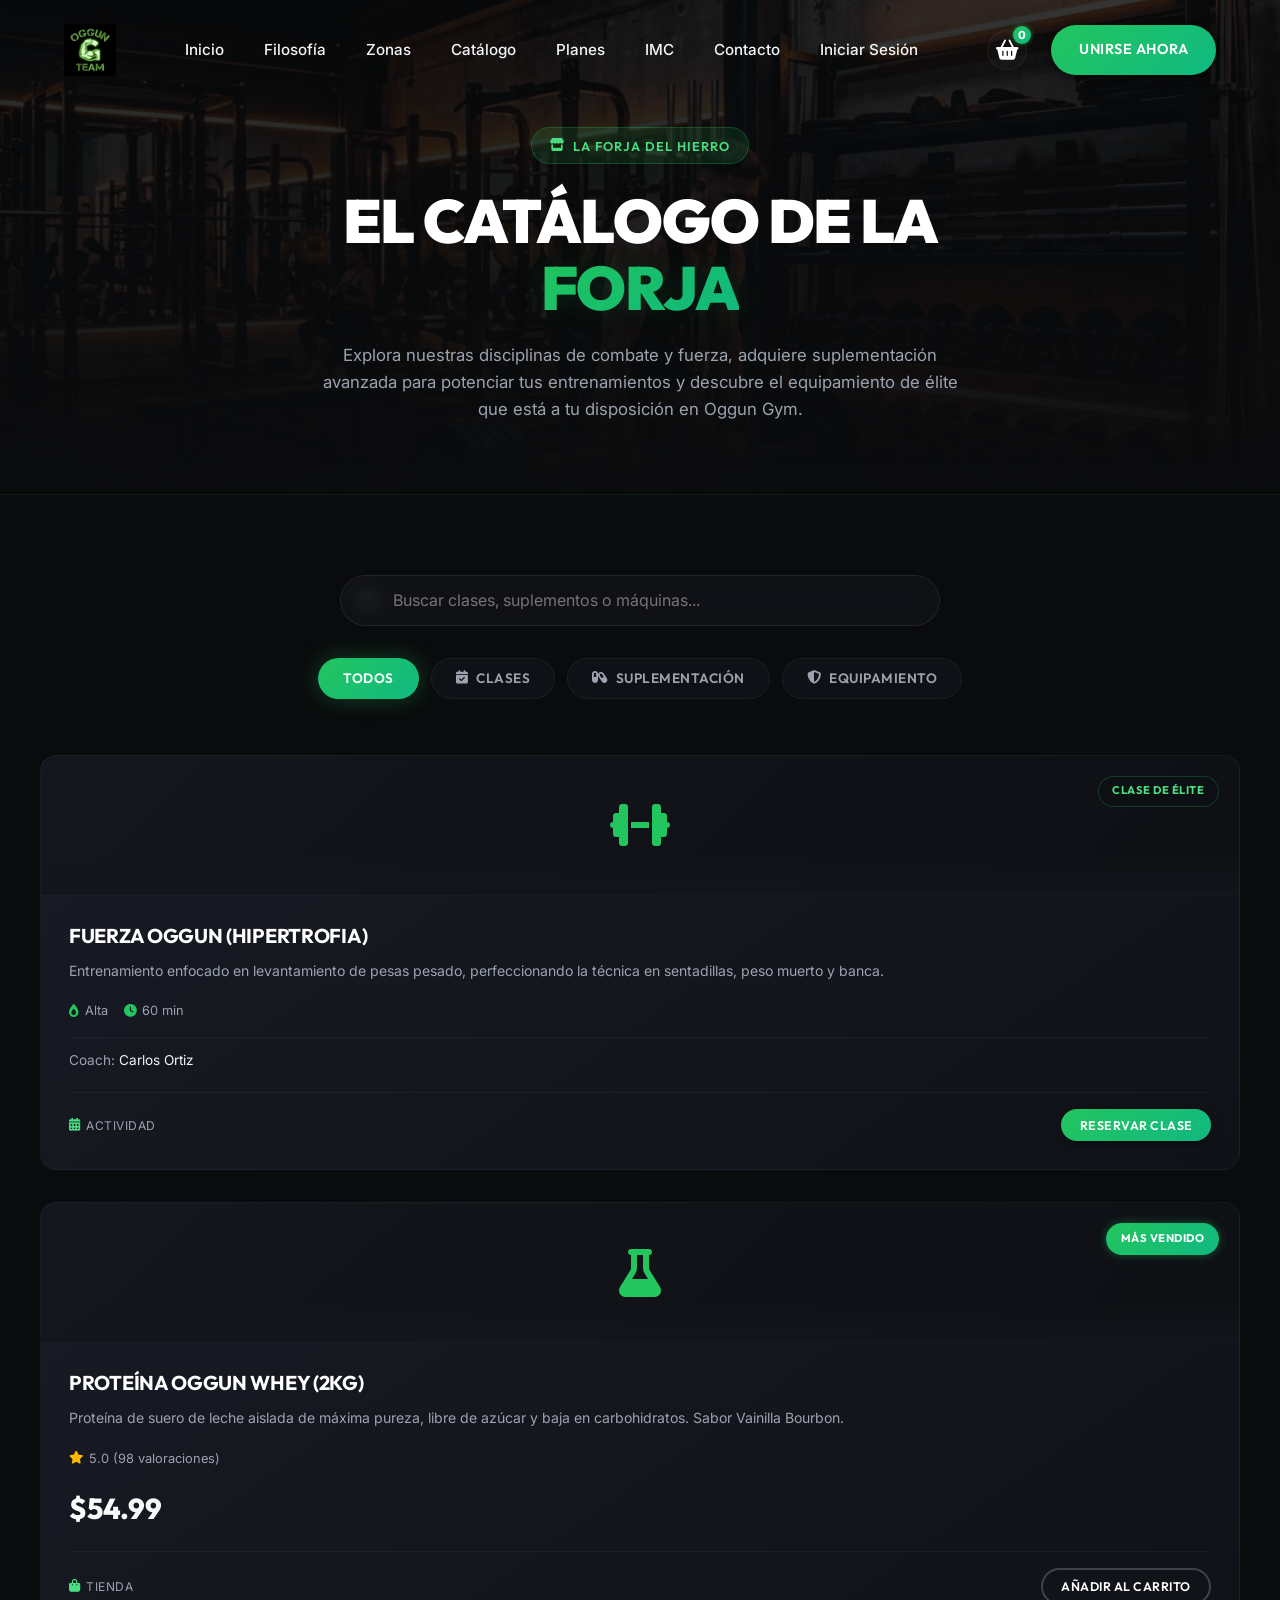
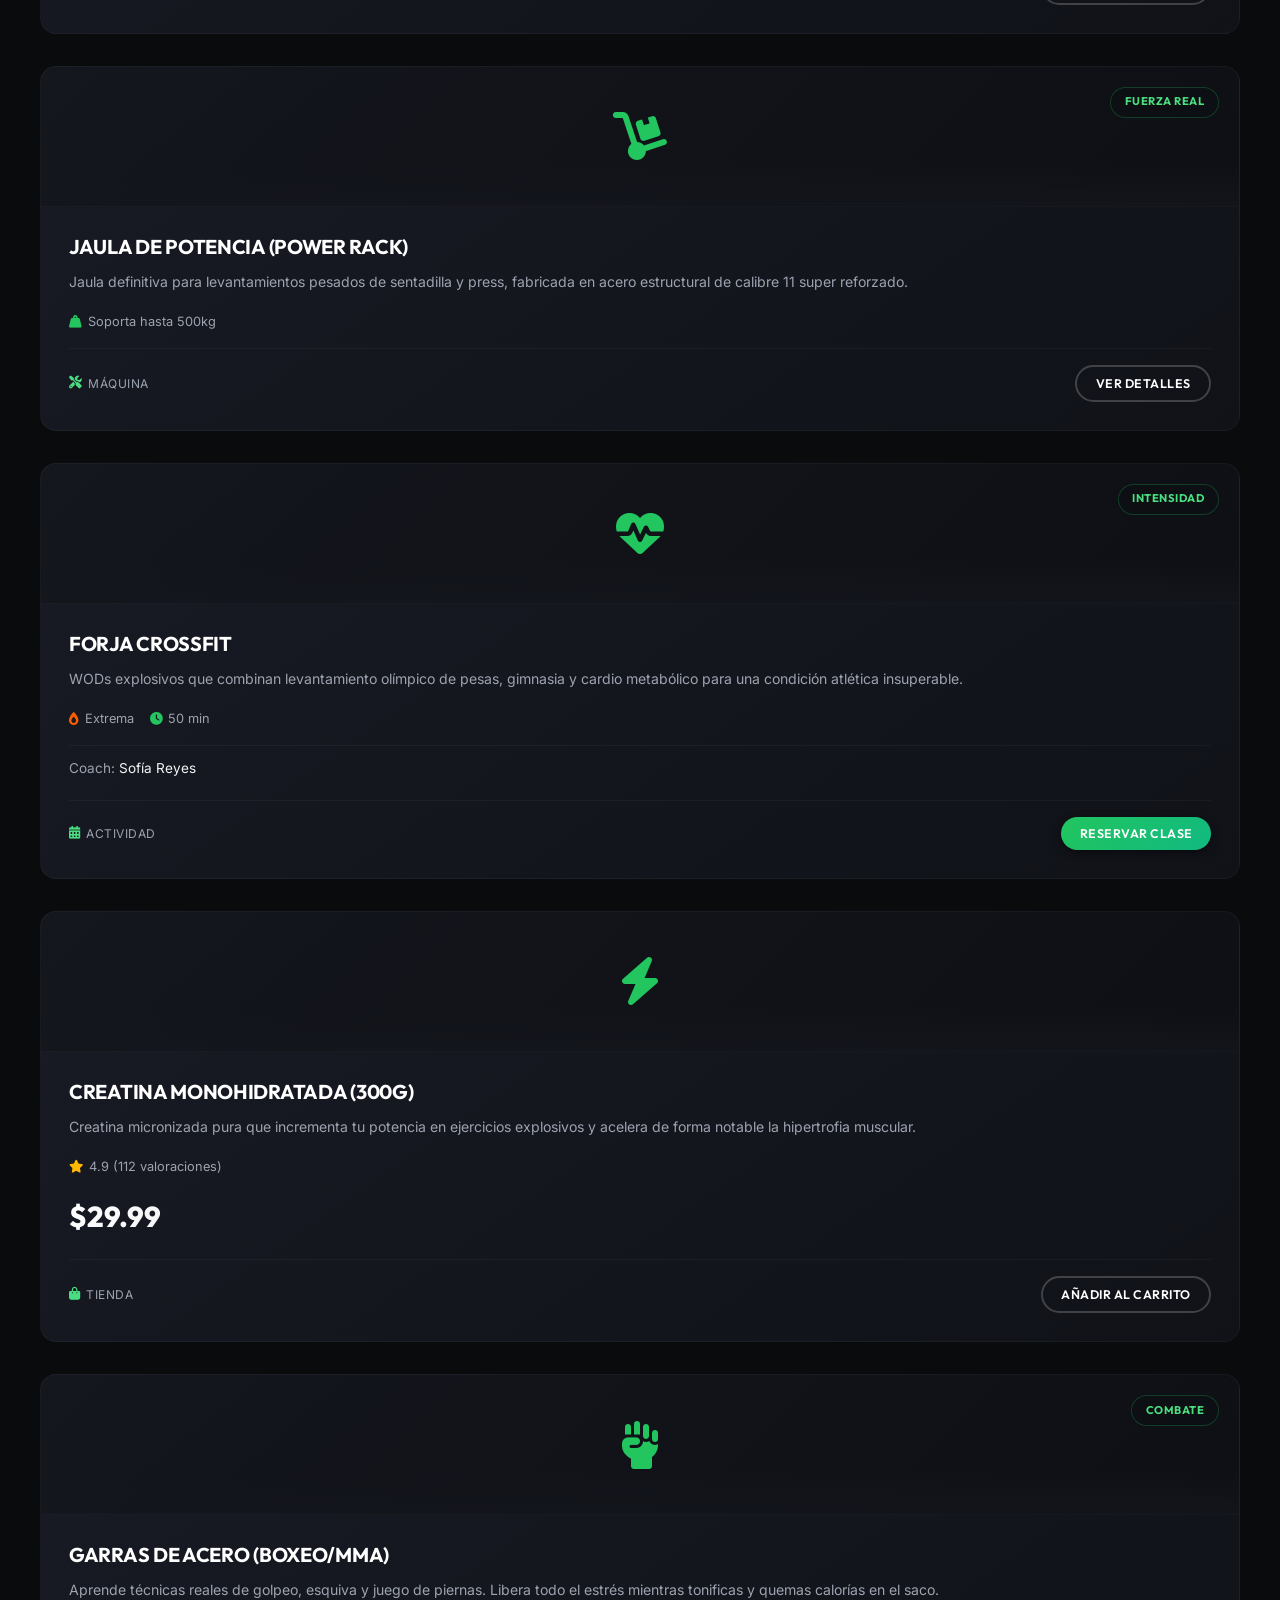
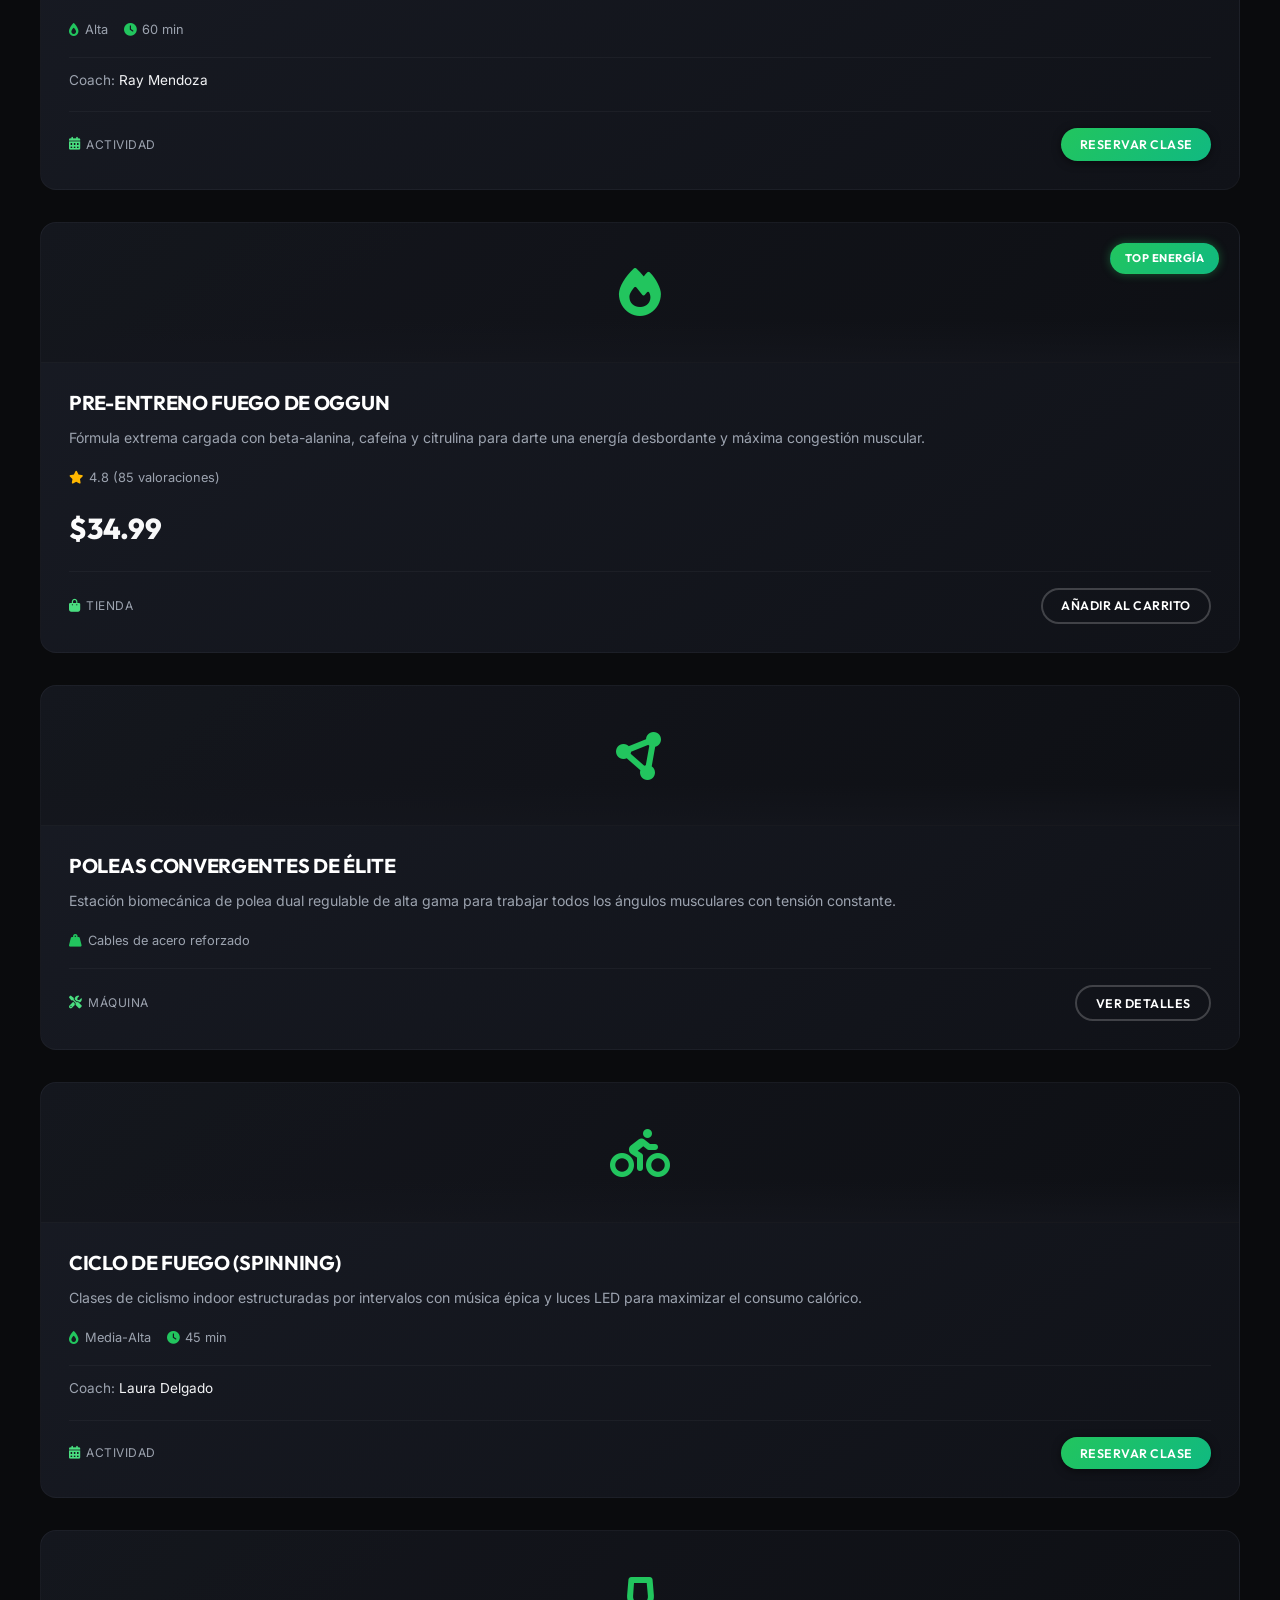
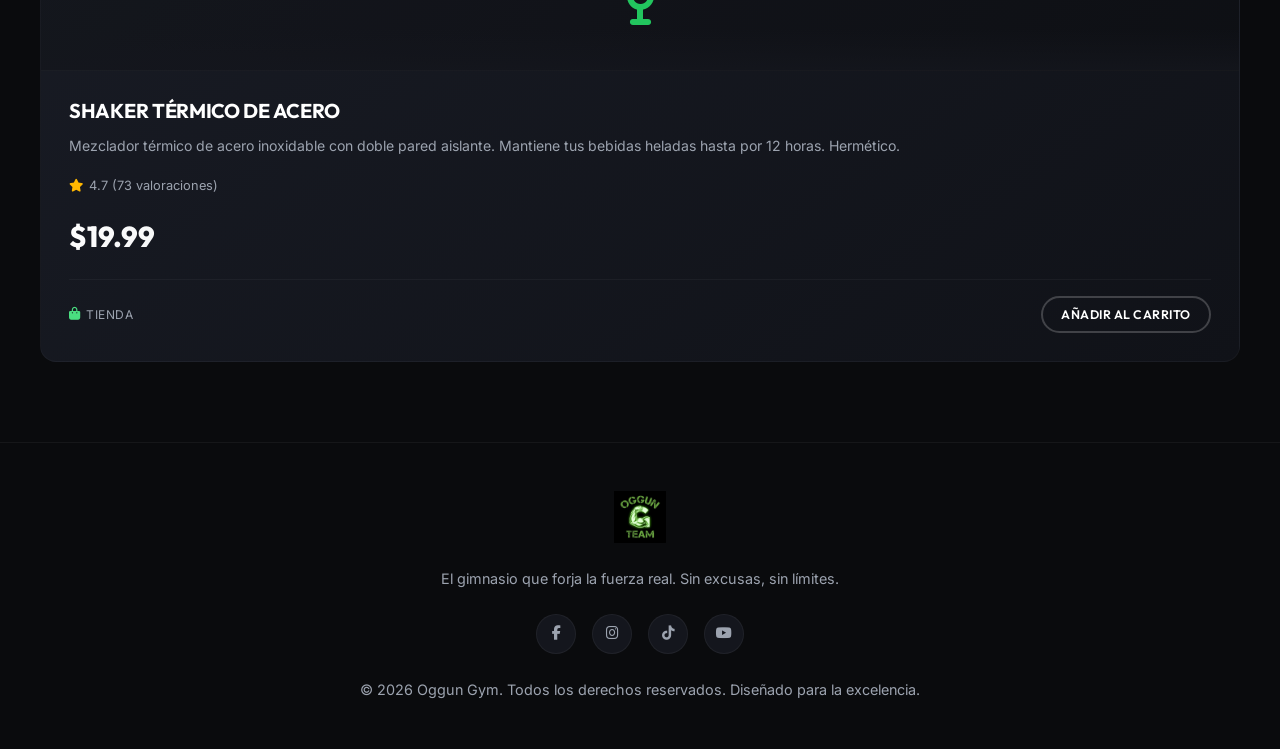
==== catalogo.html @ f8c0907a "first commit (without videos)" ====
<!DOCTYPE html>
<html lang="es">
<head>
  <meta charset="UTF-8">
  <meta name="viewport" content="width=device-width, initial-scale=1.0">
  <meta name="description" content="Catálogo de Oggun Gym - Clases de élite, suplementación de fuerza y equipamiento profesional de musculación.">
  <title>Catálogo de la Forja | Oggun Gym</title>
  
  <!-- FontAwesome for Premium Icons -->
  <link rel="stylesheet" href="https://cdnjs.cloudflare.com/ajax/libs/font-awesome/6.4.0/css/all.min.css">
  
  <!-- Custom CSS stylesheet -->
  <link rel="stylesheet" href="styles.css">
</head>
<body>

  <!-- ==========================================================================
       HEADER / NAVIGATION
       ========================================================================== -->
  <header class="header">
    <div class="container nav-wrapper">
      <a href="index.html" class="logo">
        <img src="oggun_logo.png" alt="Oggun Team Logo" class="logo-img">
      </a>
      
      <nav class="nav-menu">
        <a href="index.html" class="nav-link">Inicio</a>
        <a href="index.html#nosotros" class="nav-link">Filosofía</a>
        <a href="index.html#servicios" class="nav-link">Zonas</a>
        <a href="catalogo.html" class="nav-link active">Catálogo</a>
        <a href="index.html#precios" class="nav-link">Planes</a>
        <a href="index.html#calculadora" class="nav-link">IMC</a>
        <a href="index.html#contacto" class="nav-link">Contacto</a>
        <a href="#" class="nav-link" id="login-nav-link">Iniciar Sesión</a>
        <a href="#" class="nav-link" id="logout-nav-link" style="display: none; color: #f87171;" title="Cerrar Sesión"><i class="fas fa-sign-out-alt"></i></a>
      </nav>
      
      <div class="nav-cta">
        <button class="cart-icon-btn" id="open-cart-btn" aria-label="Ver Carrito y Reservas">
          <i class="fas fa-shopping-basket"></i>
          <span class="cart-count">0</span>
        </button>
        <a href="index.html#precios" class="btn btn-primary">Unirse Ahora</a>
      </div>
      
      <button class="nav-toggle" aria-label="Abrir menú de navegación">
        <i class="fas fa-bars"></i>
      </button>
    </div>
  </header>

  <!-- ==========================================================================
       CATALOG HERO SECTION
       ========================================================================== -->
  <section class="catalog-hero">
    <div class="catalog-hero-bg">
      <img src="hero_gym.png" alt="Oggun Gym Interior">
    </div>
    <div class="catalog-hero-overlay"></div>
    <div class="catalog-hero-content">
      <span class="catalog-badge"><i class="fas fa-store"></i> La Forja del Hierro</span>
      <h1 class="catalog-title">El Catálogo de la <span>Forja</span></h1>
      <p class="catalog-desc">Explora nuestras disciplinas de combate y fuerza, adquiere suplementación avanzada para potenciar tus entrenamientos y descubre el equipamiento de élite que está a tu disposición en Oggun Gym.</p>
    </div>
  </section>

  <!-- ==========================================================================
       CATALOG MAIN CONTAINER
       ========================================================================== -->
  <main class="section container catalog-section">
    <!-- Controls (Search & Filter Tabs) -->
    <div class="catalog-controls reveal">
      <div class="search-bar-wrapper">
        <i class="fas fa-search search-icon"></i>
        <input type="text" id="search-input" placeholder="Buscar clases, suplementos o máquinas...">
      </div>
      
      <div class="filter-tabs">
        <button class="filter-tab active" data-filter="all">Todos</button>
        <button class="filter-tab" data-filter="clase"><i class="fas fa-calendar-check"></i> Clases</button>
        <button class="filter-tab" data-filter="suplemento"><i class="fas fa-capsules"></i> Suplementación</button>
        <button class="filter-tab" data-filter="equipamiento"><i class="fas fa-shield-halved"></i> Equipamiento</button>
      </div>
    </div>

    <!-- Catalog Grid -->
    <div class="catalog-grid" id="catalog-grid">
      <!-- Item 1 (Clase) -->
      <div class="catalog-card reveal" data-category="clase" data-id="clase-1">
        <div class="card-badge">Clase de Élite</div>
        <div class="card-icon"><i class="fas fa-dumbbell"></i></div>
        <div class="card-body">
          <h3 class="card-title">Fuerza Oggun (Hipertrofia)</h3>
          <p class="card-desc">Entrenamiento enfocado en levantamiento de pesas pesado, perfeccionando la técnica en sentadillas, peso muerto y banca.</p>
          <div class="card-meta">
            <span><i class="fas fa-fire-flame-simple"></i> Alta</span>
            <span><i class="fas fa-clock"></i> 60 min</span>
          </div>
          <div class="card-trainer">
            <span class="trainer-label">Coach:</span> Carlos Ortiz
          </div>
          <div class="card-footer">
            <span class="item-type-tag"><i class="fas fa-calendar-alt"></i> Actividad</span>
            <button class="btn btn-primary card-action-btn add-reserve-btn" data-id="clase-1" data-name="Fuerza Oggun (Hipertrofia)" data-type="clase">Reservar Clase</button>
          </div>
        </div>
      </div>

      <!-- Item 2 (Suplemento) -->
      <div class="catalog-card reveal" data-category="suplemento" data-id="suple-1">
        <div class="card-badge popular">Más Vendido</div>
        <div class="card-icon"><i class="fas fa-flask"></i></div>
        <div class="card-body">
          <h3 class="card-title">Proteína Oggun Whey (2kg)</h3>
          <p class="card-desc">Proteína de suero de leche aislada de máxima pureza, libre de azúcar y baja en carbohidratos. Sabor Vainilla Bourbon.</p>
          <div class="card-meta">
            <span><i class="fas fa-star" style="color: #ffb700;"></i> 5.0 (98 valoraciones)</span>
          </div>
          <div class="card-price">$54.99</div>
          <div class="card-footer">
            <span class="item-type-tag"><i class="fas fa-shopping-bag"></i> Tienda</span>
            <button class="btn btn-secondary card-action-btn add-cart-btn" data-id="suple-1" data-name="Proteína Oggun Whey (2kg)" data-price="54.99" data-type="suplemento">Añadir al Carrito</button>
          </div>
        </div>
      </div>

      <!-- Item 3 (Equipamiento) -->
      <div class="catalog-card reveal" data-category="equipamiento" data-id="equip-1">
        <div class="card-badge">Fuerza Real</div>
        <div class="card-icon"><i class="fas fa-dolly"></i></div>
        <div class="card-body">
          <h3 class="card-title">Jaula de Potencia (Power Rack)</h3>
          <p class="card-desc">Jaula definitiva para levantamientos pesados de sentadilla y press, fabricada en acero estructural de calibre 11 super reforzado.</p>
          <div class="card-meta">
            <span><i class="fas fa-weight-hanging"></i> Soporta hasta 500kg</span>
          </div>
          <div class="card-footer">
            <span class="item-type-tag"><i class="fas fa-screwdriver-wrench"></i> Máquina</span>
            <button class="btn btn-secondary card-action-btn view-details-btn" data-id="equip-1">Ver Detalles</button>
          </div>
        </div>
      </div>

      <!-- Item 4 (Clase) -->
      <div class="catalog-card reveal" data-category="clase" data-id="clase-2">
        <div class="card-badge">Intensidad</div>
        <div class="card-icon"><i class="fas fa-heartbeat"></i></div>
        <div class="card-body">
          <h3 class="card-title">Forja CrossFit</h3>
          <p class="card-desc">WODs explosivos que combinan levantamiento olímpico de pesas, gimnasia y cardio metabólico para una condición atlética insuperable.</p>
          <div class="card-meta">
            <span><i class="fas fa-fire-flame-simple" style="color:#ff5e00;"></i> Extrema</span>
            <span><i class="fas fa-clock"></i> 50 min</span>
          </div>
          <div class="card-trainer">
            <span class="trainer-label">Coach:</span> Sofía Reyes
          </div>
          <div class="card-footer">
            <span class="item-type-tag"><i class="fas fa-calendar-alt"></i> Actividad</span>
            <button class="btn btn-primary card-action-btn add-reserve-btn" data-id="clase-2" data-name="Forja CrossFit" data-type="clase">Reservar Clase</button>
          </div>
        </div>
      </div>

      <!-- Item 5 (Suplemento) -->
      <div class="catalog-card reveal" data-category="suplemento" data-id="suple-2">
        <div class="card-icon"><i class="fas fa-bolt"></i></div>
        <div class="card-body">
          <h3 class="card-title">Creatina Monohidratada (300g)</h3>
          <p class="card-desc">Creatina micronizada pura que incrementa tu potencia en ejercicios explosivos y acelera de forma notable la hipertrofia muscular.</p>
          <div class="card-meta">
            <span><i class="fas fa-star" style="color: #ffb700;"></i> 4.9 (112 valoraciones)</span>
          </div>
          <div class="card-price">$29.99</div>
          <div class="card-footer">
            <span class="item-type-tag"><i class="fas fa-shopping-bag"></i> Tienda</span>
            <button class="btn btn-secondary card-action-btn add-cart-btn" data-id="suple-2" data-name="Creatina Monohidratada (300g)" data-price="29.99" data-type="suplemento">Añadir al Carrito</button>
          </div>
        </div>
      </div>

      <!-- Item 6 (Clase) -->
      <div class="catalog-card reveal" data-category="clase" data-id="clase-3">
        <div class="card-badge">Combate</div>
        <div class="card-icon"><i class="fas fa-hand-fist"></i></div>
        <div class="card-body">
          <h3 class="card-title">Garras de Acero (Boxeo/MMA)</h3>
          <p class="card-desc">Aprende técnicas reales de golpeo, esquiva y juego de piernas. Libera todo el estrés mientras tonificas y quemas calorías en el saco.</p>
          <div class="card-meta">
            <span><i class="fas fa-fire-flame-simple"></i> Alta</span>
            <span><i class="fas fa-clock"></i> 60 min</span>
          </div>
          <div class="card-trainer">
            <span class="trainer-label">Coach:</span> Ray Mendoza
          </div>
          <div class="card-footer">
            <span class="item-type-tag"><i class="fas fa-calendar-alt"></i> Actividad</span>
            <button class="btn btn-primary card-action-btn add-reserve-btn" data-id="clase-3" data-name="Garras de Acero" data-type="clase">Reservar Clase</button>
          </div>
        </div>
      </div>

      <!-- Item 7 (Suplemento) -->
      <div class="catalog-card reveal" data-category="suplemento" data-id="suple-3">
        <div class="card-badge popular">Top Energía</div>
        <div class="card-icon"><i class="fas fa-fire"></i></div>
        <div class="card-body">
          <h3 class="card-title">Pre-Entreno Fuego de Oggun</h3>
          <p class="card-desc">Fórmula extrema cargada con beta-alanina, cafeína y citrulina para darte una energía desbordante y máxima congestión muscular.</p>
          <div class="card-meta">
            <span><i class="fas fa-star" style="color: #ffb700;"></i> 4.8 (85 valoraciones)</span>
          </div>
          <div class="card-price">$34.99</div>
          <div class="card-footer">
            <span class="item-type-tag"><i class="fas fa-shopping-bag"></i> Tienda</span>
            <button class="btn btn-secondary card-action-btn add-cart-btn" data-id="suple-3" data-name="Pre-Entreno Fuego" data-price="34.99" data-type="suplemento">Añadir al Carrito</button>
          </div>
        </div>
      </div>

      <!-- Item 8 (Equipamiento) -->
      <div class="catalog-card reveal" data-category="equipamiento" data-id="equip-2">
        <div class="card-icon"><i class="fas fa-circle-nodes"></i></div>
        <div class="card-body">
          <h3 class="card-title">Poleas Convergentes de Élite</h3>
          <p class="card-desc">Estación biomecánica de polea dual regulable de alta gama para trabajar todos los ángulos musculares con tensión constante.</p>
          <div class="card-meta">
            <span><i class="fas fa-weight-hanging"></i> Cables de acero reforzado</span>
          </div>
          <div class="card-footer">
            <span class="item-type-tag"><i class="fas fa-screwdriver-wrench"></i> Máquina</span>
            <button class="btn btn-secondary card-action-btn view-details-btn" data-id="equip-2">Ver Detalles</button>
          </div>
        </div>
      </div>

      <!-- Item 9 (Clase) -->
      <div class="catalog-card reveal" data-category="clase" data-id="clase-4">
        <div class="card-icon"><i class="fas fa-person-biking"></i></div>
        <div class="card-body">
          <h3 class="card-title">Ciclo de Fuego (Spinning)</h3>
          <p class="card-desc">Clases de ciclismo indoor estructuradas por intervalos con música épica y luces LED para maximizar el consumo calórico.</p>
          <div class="card-meta">
            <span><i class="fas fa-fire-flame-simple"></i> Media-Alta</span>
            <span><i class="fas fa-clock"></i> 45 min</span>
          </div>
          <div class="card-trainer">
            <span class="trainer-label">Coach:</span> Laura Delgado
          </div>
          <div class="card-footer">
            <span class="item-type-tag"><i class="fas fa-calendar-alt"></i> Actividad</span>
            <button class="btn btn-primary card-action-btn add-reserve-btn" data-id="clase-4" data-name="Ciclo de Fuego" data-type="clase">Reservar Clase</button>
          </div>
        </div>
      </div>

      <!-- Item 10 (Suplemento) -->
      <div class="catalog-card reveal" data-category="suplemento" data-id="suple-4">
        <div class="card-icon"><i class="fas fa-wine-glass-empty"></i></div>
        <div class="card-body">
          <h3 class="card-title">Shaker Térmico de Acero</h3>
          <p class="card-desc">Mezclador térmico de acero inoxidable con doble pared aislante. Mantiene tus bebidas heladas hasta por 12 horas. Hermético.</p>
          <div class="card-meta">
            <span><i class="fas fa-star" style="color: #ffb700;"></i> 4.7 (73 valoraciones)</span>
          </div>
          <div class="card-price">$19.99</div>
          <div class="card-footer">
            <span class="item-type-tag"><i class="fas fa-shopping-bag"></i> Tienda</span>
            <button class="btn btn-secondary card-action-btn add-cart-btn" data-id="suple-4" data-name="Shaker Térmico de Acero" data-price="19.99" data-type="suplemento">Añadir al Carrito</button>
          </div>
        </div>
      </div>
    </div>
  </main>

  <!-- ==========================================================================
       CART / RESERVATION SIDEBAR DRAWER
       ========================================================================== -->
  <div class="cart-drawer" id="cart-drawer">
    <div class="cart-drawer-overlay" id="cart-drawer-overlay"></div>
    <div class="cart-drawer-content">
      <div class="cart-drawer-header">
        <h3><i class="fas fa-shopping-basket"></i> Tu Carrito y Reservas</h3>
        <button class="close-cart-btn" id="close-cart-btn" aria-label="Cerrar Carrito"><i class="fas fa-times"></i></button>
      </div>
      
      <div class="cart-drawer-body" id="cart-drawer-body">
        <!-- Cart items populated by JS -->
        <div class="cart-empty-state">
          <i class="fas fa-box-open"></i>
          <p>Tu carrito está vacío. ¡Empieza a forjar tus metas reservando clases o añadiendo suplementación!</p>
          <a href="#" class="btn btn-primary close-cart-link">Explorar Catálogo</a>
        </div>
      </div>
      
      <div class="cart-drawer-footer" id="cart-drawer-footer">
        <div class="cart-totals">
          <div class="cart-total-row">
            <span>Clases Reservadas:</span>
            <span id="cart-classes-count">0</span>
          </div>
          <div class="cart-total-row">
            <span>Total Suplementos:</span>
            <span id="cart-items-count">0</span>
          </div>
          <div class="cart-total-row total-amount">
            <span>Subtotal Estimado:</span>
            <span id="cart-subtotal">$0.00</span>
          </div>
        </div>
        <button class="btn btn-primary checkout-btn" id="checkout-btn">
          <i class="fab fa-whatsapp"></i> Confirmar con un Asesor
        </button>
      </div>
    </div>
  </div>

  <!-- ==========================================================================
       DYNAMIC DETAIL MODAL
       ========================================================================== -->
  <div class="modal" id="detail-modal">
    <div class="modal-overlay" id="modal-overlay"></div>
    <div class="modal-content">
      <button class="close-modal-btn" id="close-modal-btn" aria-label="Cerrar Modal"><i class="fas fa-times"></i></button>
      <div class="modal-body" id="modal-body">
        <!-- Populated via Javascript -->
      </div>
    </div>
  </div>

  <!-- ==========================================================================
       TOAST CONTAINER FOR NOTIFICATIONS
       ========================================================================== -->
  <div class="toast-container" id="toast-container"></div>

  <!-- ==========================================================================
       FOOTER BOTTOM
       ========================================================================== -->
  <footer class="footer">
    <div class="container">
      <div class="footer-logo">
        <a href="index.html" class="logo">
          <img src="oggun_logo.png" alt="Oggun Team Logo" class="logo-img">
        </a>
      </div>
      <p class="footer-desc">El gimnasio que forja la fuerza real. Sin excusas, sin límites.</p>
      <div class="social-links" style="display: flex; justify-content: center; gap: 1rem; margin: 1.5rem 0;">
        <a href="https://www.facebook.com/gimnasio.oggun" target="_blank" rel="noopener noreferrer" class="social-btn" aria-label="Facebook"><i class="fab fa-facebook-f"></i></a>
        <a href="#" class="social-btn" aria-label="Instagram"><i class="fab fa-instagram"></i></a>
        <a href="#" class="social-btn" aria-label="TikTok"><i class="fab fa-tiktok"></i></a>
        <a href="#" class="social-btn" aria-label="YouTube"><i class="fab fa-youtube"></i></a>
      </div>
      <p class="footer-copy">&copy; 2026 Oggun Gym. Todos los derechos reservados. Diseñado para la excelencia.</p>
    </div>
  </footer>

  <!-- ==========================================================================
       LOGIN MODAL
       ========================================================================== -->
  <div class="modal" id="login-modal">
    <div class="modal-overlay" id="login-overlay"></div>
    <div class="modal-content login-content">
      <button class="close-modal-btn" id="close-login-btn" aria-label="Cerrar Login"><i class="fas fa-times"></i></button>
      <div class="modal-body">
        <div class="login-header" style="text-align: center; margin-bottom: 2rem;">
          <img src="oggun_logo.png" alt="Oggun Gym Logo" style="height: 60px; margin-bottom: 1rem;">
          <h3 style="font-family: var(--font-display); text-transform: uppercase; color: var(--text-white);">Acceso a la Forja</h3>
          <p style="font-size: 0.85rem; color: var(--text-muted); margin-top: 0.25rem;">Ingresa tus credenciales premium o de administrador</p>
        </div>
        <form id="login-form">
          <div class="form-group">
            <label for="login-email">Correo Electrónico</label>
            <input type="email" id="login-email" placeholder="correo@ejemplo.com" required>
          </div>
          <div class="form-group" style="margin-bottom: 1.5rem;">
            <label for="login-password">Contraseña</label>
            <input type="password" id="login-password" placeholder="••••••••" required>
          </div>
          <button type="submit" class="btn btn-primary" style="width: 100%; padding: 0.85rem; border-radius: 8px;">Entrar a la Forja</button>
        </form>
        <div class="login-help" style="margin-top: 1.5rem; text-align: center; font-size: 0.8rem; color: var(--text-muted); border-top: 1px solid rgba(255,255,255,0.05); padding-top: 1rem;">
          <p style="margin-bottom: 0.5rem;"><strong>Credenciales de Prueba:</strong></p>
          <p>Premium: <code style="color: var(--primary-light);">usuario@oggungym.com</code> / <code style="color: var(--primary-light);">usuario123</code></p>
          <p style="margin-top: 0.25rem;">Admin: <code style="color: var(--primary-light);">admin@oggungym.com</code> / <code style="color: var(--primary-light);">admin123</code></p>
        </div>
      </div>
    </div>
  </div>

  <!-- Custom JavaScript logics -->
  <script src="app.js"></script>
</body>
</html>
---- styles.css ----
/* ==========================================================================
   DESIGN SYSTEM & VARIABLES (Oggun Gym)
   ========================================================================== */
@import url('https://fonts.googleapis.com/css2?family=Inter:wght@300;400;500;600&family=Outfit:wght@400;600;700;800;900&display=swap');

:root {
  /* Colors */
  --bg-dark: #0a0b0d;
  --bg-card: #14161d;
  --bg-card-hover: #1b1e27;
  --primary: #22c55e;
  --primary-glow: rgba(34, 197, 94, 0.3);
  --primary-light: #4ade80;
  --text-white: #ffffff;
  --text-light: #f3f4f6;
  --text-muted: #9ca3af;
  --text-dark: #1f2937;
  
  /* Gradients */
  --gradient-primary: linear-gradient(135deg, #22c55e 0%, #10b981 100%);
  --gradient-dark: linear-gradient(180deg, #0d0f13 0%, #060709 100%);
  --gradient-card: linear-gradient(145deg, #181b24 0%, #101218 100%);
  --gradient-overlay: linear-gradient(to top, rgba(10, 11, 13, 1) 0%, rgba(10, 11, 13, 0.6) 50%, rgba(10, 11, 13, 0.3) 100%);
  
  /* Shadows & Glassmorphism */
  --shadow-sm: 0 2px 8px rgba(0, 0, 0, 0.5);
  --shadow-md: 0 8px 24px rgba(0, 0, 0, 0.6);
  --shadow-lg: 0 16px 40px rgba(0, 0, 0, 0.8);
  --shadow-primary: 0 0 25px var(--primary-glow);
  --glass-bg: rgba(13, 15, 19, 0.8);
  --glass-border: rgba(34, 197, 94, 0.15);
  --glass-backdrop: blur(12px);
  
  /* Fonts */
  --font-display: 'Outfit', sans-serif;
  --font-sans: 'Inter', sans-serif;
  
  /* Layout */
  --max-width: 1200px;
  --transition-fast: 0.2s cubic-bezier(0.4, 0, 0.2, 1);
  --transition-normal: 0.4s cubic-bezier(0.4, 0, 0.2, 1);
  --transition-slow: 0.6s cubic-bezier(0.4, 0, 0.2, 1);
}

/* ==========================================================================
   RESET & BASE STYLES
   ========================================================================== */
*, *::before, *::after {
  box-sizing: border-box;
  margin: 0;
  padding: 0;
}

html {
  scroll-behavior: smooth;
  font-size: 16px;
  background-color: var(--bg-dark);
}

body {
  font-family: var(--font-sans);
  color: var(--text-light);
  background-color: var(--bg-dark);
  line-height: 1.6;
  overflow-x: hidden;
  -webkit-font-smoothing: antialiased;
}

h1, h2, h3, h4, h5, h6 {
  font-family: var(--font-display);
  font-weight: 700;
  line-height: 1.2;
  color: var(--text-white);
}

a {
  text-decoration: none;
  color: inherit;
  transition: var(--transition-fast);
}

button, input, select {
  font-family: inherit;
}

ul {
  list-style: none;
}

img {
  max-width: 100%;
  height: auto;
  display: block;
}

/* Scrollbar Customization */
::-webkit-scrollbar {
  width: 10px;
}
::-webkit-scrollbar-track {
  background: var(--bg-dark);
}
::-webkit-scrollbar-thumb {
  background: #252833;
  border-radius: 5px;
  border: 2px solid var(--bg-dark);
}
::-webkit-scrollbar-thumb:hover {
  background: var(--primary);
}

/* Common Layout Components */
.container {
  width: 100%;
  max-width: var(--max-width);
  margin: 0 auto;
  padding: 0 1.5rem;
}

.section {
  padding: 6rem 0;
  position: relative;
}

.section-header {
  text-align: center;
  margin-bottom: 4rem;
}

.section-subtitle {
  color: var(--primary);
  font-family: var(--font-display);
  font-weight: 600;
  text-transform: uppercase;
  letter-spacing: 2px;
  font-size: 0.9rem;
  margin-bottom: 0.75rem;
  display: block;
}

.section-title {
  font-size: 2.5rem;
  font-weight: 800;
  text-transform: uppercase;
  letter-spacing: -0.5px;
}

.section-title span {
  background: var(--gradient-primary);
  -webkit-background-clip: text;
  -webkit-text-fill-color: transparent;
}

/* Buttons */
.btn {
  display: inline-flex;
  align-items: center;
  justify-content: center;
  padding: 0.85rem 1.75rem;
  border-radius: 50px;
  font-weight: 600;
  font-family: var(--font-display);
  text-transform: uppercase;
  letter-spacing: 0.5px;
  cursor: pointer;
  transition: var(--transition-normal);
  border: none;
  font-size: 0.9rem;
  gap: 0.5rem;
}

.btn-primary {
  background: var(--gradient-primary);
  color: var(--text-white);
  box-shadow: var(--shadow-sm);
}

.btn-primary:hover {
  transform: translateY(-3px);
  box-shadow: var(--shadow-primary);
}

.btn-secondary {
  background: transparent;
  color: var(--text-white);
  border: 2px solid rgba(255, 255, 255, 0.2);
}

.btn-secondary:hover {
  border-color: var(--primary);
  color: var(--primary);
  transform: translateY(-3px);
}

/* ==========================================================================
   NAVIGATION BAR
   ========================================================================== */
.header {
  position: fixed;
  top: 0;
  left: 0;
  width: 100%;
  z-index: 1000;
  transition: var(--transition-normal);
  padding: 1.5rem 0;
}

.header.scrolled {
  background: var(--glass-bg);
  backdrop-filter: var(--glass-backdrop);
  border-bottom: 1px solid var(--glass-border);
  padding: 1rem 0;
  box-shadow: var(--shadow-md);
}

.nav-wrapper {
  display: flex;
  justify-content: space-between;
  align-items: center;
}

.logo {
  display: flex;
  align-items: center;
  gap: 0.5rem;
  font-family: var(--font-display);
  font-size: 1.5rem;
  font-weight: 900;
  text-transform: uppercase;
  color: var(--text-white);
  letter-spacing: 0.5px;
}

.logo-img {
  height: 52px;
  width: auto;
  object-fit: contain;
  transition: var(--transition-fast);
}

.logo:hover .logo-img {
  transform: scale(1.05);
  filter: drop-shadow(0 0 8px rgba(34, 197, 94, 0.5));
}

.logo i {
  color: var(--primary);
  font-size: 1.8rem;
  filter: drop-shadow(0 0 5px rgba(34, 197, 94, 0.5));
}

.logo span {
  color: var(--primary);
}

.nav-menu {
  display: flex;
  align-items: center;
  gap: 2.5rem;
}

.nav-link {
  font-weight: 500;
  font-size: 0.95rem;
  position: relative;
  padding: 0.25rem 0;
}

.nav-link::after {
  content: '';
  position: absolute;
  bottom: 0;
  left: 0;
  width: 0;
  height: 2px;
  background: var(--gradient-primary);
  transition: var(--transition-fast);
}

.nav-link:hover {
  color: var(--primary);
}

.nav-link:hover::after {
  width: 100%;
}

.nav-cta {
  display: flex;
  align-items: center;
}

/* Mobile Toggle */
.nav-toggle {
  display: none;
  background: transparent;
  border: none;
  color: var(--text-white);
  font-size: 1.5rem;
  cursor: pointer;
}

/* ==========================================================================
   HERO SECTION
   ========================================================================== */
.hero {
  height: 100vh;
  min-height: 650px;
  position: relative;
  display: flex;
  align-items: center;
  justify-content: center;
  background-color: var(--bg-dark);
  overflow: hidden;
}

.hero-bg {
  position: absolute;
  top: 0;
  left: 0;
  width: 100%;
  height: 100%;
  z-index: 1;
}

.hero-bg img, .hero-bg video {
  width: 100%;
  height: 100%;
  object-fit: cover;
  object-position: center;
  opacity: 0.55;
  filter: contrast(1.1) brightness(0.9);
}

.hero-overlay {
  position: absolute;
  top: 0;
  left: 0;
  width: 100%;
  height: 100%;
  background: var(--gradient-overlay);
  z-index: 2;
}

.hero-content {
  position: relative;
  z-index: 3;
  text-align: center;
  max-width: 800px;
  padding: 0 1rem;
}

.hero-badge {
  display: inline-flex;
  align-items: center;
  gap: 0.5rem;
  background: rgba(34, 197, 94, 0.15);
  border: 1px solid rgba(34, 197, 94, 0.3);
  padding: 0.5rem 1.25rem;
  border-radius: 50px;
  color: var(--primary-light);
  font-family: var(--font-display);
  font-weight: 600;
  font-size: 0.85rem;
  margin-bottom: 2rem;
  text-transform: uppercase;
  letter-spacing: 1px;
  animation: pulseGlow 2s infinite;
}

.hero-badge i {
  font-size: 0.9rem;
}

.hero-title {
  font-size: 4.5rem;
  font-weight: 900;
  line-height: 1.05;
  text-transform: uppercase;
  margin-bottom: 1.5rem;
  letter-spacing: -1.5px;
}

.hero-title span {
  display: block;
  background: var(--gradient-primary);
  -webkit-background-clip: text;
  -webkit-text-fill-color: transparent;
  text-shadow: 0 0 30px rgba(34, 197, 94, 0.2);
}

.hero-desc {
  font-size: 1.2rem;
  color: var(--text-muted);
  max-width: 600px;
  margin: 0 auto 2.5rem;
}

.hero-actions {
  display: flex;
  gap: 1.25rem;
  justify-content: center;
}

/* ==========================================================================
   PHILOSOPHY (ABOUT) SECTION
   ========================================================================== */
.philosophy-grid {
  display: grid;
  grid-template-cols: 1.2fr 1fr;
  gap: 4rem;
  align-items: center;
}

.philosophy-text-content {
  display: flex;
  flex-direction: column;
  gap: 1.5rem;
}

.philosophy-heading {
  font-size: 2.2rem;
  font-weight: 800;
  text-transform: uppercase;
}

.philosophy-accent {
  color: var(--primary);
}

.philosophy-desc {
  font-size: 1.05rem;
  color: var(--text-muted);
}

.philosophy-features {
  display: grid;
  grid-template-cols: 1fr 1fr;
  gap: 1.5rem;
  margin-top: 1rem;
}

.philosophy-feat-item {
  display: flex;
  align-items: flex-start;
  gap: 0.75rem;
}

.philosophy-feat-item i {
  color: var(--primary);
  font-size: 1.25rem;
  margin-top: 0.2rem;
}

.philosophy-feat-title {
  font-weight: 600;
  color: var(--text-white);
  margin-bottom: 0.25rem;
  font-size: 1.05rem;
}

.philosophy-feat-desc {
  font-size: 0.85rem;
  color: var(--text-muted);
}

/* Interactive Card / Stats */
.philosophy-visual {
  position: relative;
}

.philosophy-image-container {
  position: relative;
  border-radius: 16px;
  overflow: hidden;
  box-shadow: var(--shadow-lg);
  border: 1px solid rgba(255, 255, 255, 0.05);
}

.philosophy-image-container img {
  transition: var(--transition-slow);
}

.philosophy-visual:hover .philosophy-image-container img {
  transform: scale(1.05);
}

.stats-card {
  position: absolute;
  bottom: -20px;
  right: -20px;
  background: var(--glass-bg);
  border: 1px solid var(--glass-border);
  backdrop-filter: var(--glass-backdrop);
  padding: 1.5rem 2rem;
  border-radius: 12px;
  box-shadow: var(--shadow-md);
  display: flex;
  gap: 2rem;
  z-index: 5;
}

.stat-item {
  text-align: center;
}

.stat-num {
  font-family: var(--font-display);
  font-size: 2.2rem;
  font-weight: 800;
  color: var(--primary);
  display: block;
  line-height: 1;
}

.stat-label {
  font-size: 0.75rem;
  text-transform: uppercase;
  color: var(--text-muted);
  letter-spacing: 1px;
}

/* ==========================================================================
   SERVICES (AREAS) SECTION
   ========================================================================== */
.services {
  background-color: #0d0f13;
}

.services-grid {
  display: grid;
  grid-template-cols: repeat(auto-fit, minmax(260px, 1fr));
  gap: 2rem;
}

.service-card {
  background: var(--gradient-card);
  border: 1px solid rgba(255, 255, 255, 0.03);
  border-radius: 16px;
  padding: 2.5rem 2rem;
  transition: var(--transition-normal);
  position: relative;
  overflow: hidden;
  z-index: 1;
}

.service-card::before {
  content: '';
  position: absolute;
  top: 0;
  left: 0;
  width: 100%;
  height: 100%;
  background: var(--gradient-primary);
  opacity: 0;
  z-index: -1;
  transition: var(--transition-normal);
}

.service-card:hover {
  transform: translateY(-10px);
  border-color: rgba(34, 197, 94, 0.4);
  box-shadow: var(--shadow-lg), 0 10px 30px rgba(34, 197, 94, 0.1);
}

.service-icon {
  width: 60px;
  height: 60px;
  background: rgba(34, 197, 94, 0.1);
  border-radius: 12px;
  display: flex;
  align-items: center;
  justify-content: center;
  margin-bottom: 2rem;
  transition: var(--transition-normal);
  border: 1px solid rgba(34, 197, 94, 0.2);
}

.service-icon i {
  font-size: 1.75rem;
  color: var(--primary);
  transition: var(--transition-normal);
}

.service-card:hover .service-icon {
  background: var(--text-white);
  border-color: var(--text-white);
  transform: scale(1.05);
}

.service-card:hover .service-icon i {
  color: var(--primary);
}

.service-title {
  font-size: 1.35rem;
  font-weight: 700;
  margin-bottom: 1rem;
  text-transform: uppercase;
}

.service-desc {
  color: var(--text-muted);
  font-size: 0.95rem;
  margin-bottom: 1.5rem;
}

.service-link {
  display: inline-flex;
  align-items: center;
  gap: 0.5rem;
  font-size: 0.9rem;
  font-weight: 600;
  color: var(--primary);
  font-family: var(--font-display);
}

.service-link i {
  font-size: 0.8rem;
  transition: var(--transition-fast);
}

.service-card:hover .service-link i {
  transform: translateX(5px);
}

/* ==========================================================================
   PRICING (MEMBERSHIPS) SECTION
   ========================================================================== */
.pricing-grid {
  display: grid;
  grid-template-cols: repeat(auto-fit, minmax(300px, 1fr));
  gap: 2.5rem;
  align-items: stretch;
}

.price-card {
  background: var(--gradient-card);
  border: 1px solid rgba(255, 255, 255, 0.03);
  border-radius: 20px;
  padding: 3rem 2.5rem;
  position: relative;
  display: flex;
  flex-direction: column;
  transition: var(--transition-normal);
  z-index: 1;
}

.price-card:hover {
  transform: translateY(-8px);
  border-color: rgba(255, 255, 255, 0.08);
  box-shadow: var(--shadow-lg);
}

.price-card.popular {
  border-color: var(--primary);
  box-shadow: 0 10px 40px rgba(34, 197, 94, 0.15);
  background: linear-gradient(145deg, #1d1715 0%, #101218 100%);
}

.popular-tag {
  position: absolute;
  top: 1.5rem;
  right: 1.5rem;
  background: var(--gradient-primary);
  color: var(--text-white);
  padding: 0.35rem 1rem;
  font-size: 0.75rem;
  font-family: var(--font-display);
  font-weight: 700;
  border-radius: 50px;
  text-transform: uppercase;
  letter-spacing: 0.5px;
}

.price-header {
  margin-bottom: 2rem;
}

.price-name {
  font-size: 1.25rem;
  text-transform: uppercase;
  color: var(--text-muted);
  margin-bottom: 0.5rem;
}

.price-card.popular .price-name {
  color: var(--primary-light);
}

.price-amount {
  font-family: var(--font-display);
  font-size: 3.5rem;
  font-weight: 900;
  color: var(--text-white);
  line-height: 1;
  display: flex;
  align-items: baseline;
}

.price-amount span {
  font-size: 1rem;
  font-weight: 500;
  color: var(--text-muted);
  margin-left: 0.25rem;
}

.price-features {
  margin-bottom: 2.5rem;
  flex-grow: 1;
}

.price-features li {
  display: flex;
  align-items: center;
  gap: 0.75rem;
  margin-bottom: 1rem;
  font-size: 0.95rem;
}

.price-features i {
  color: var(--primary);
  font-size: 1rem;
}

.price-features li.disabled {
  color: #4b5563;
  text-decoration: line-through;
}

.price-features li.disabled i {
  color: #4b5563;
}

.price-btn {
  width: 100%;
}

/* ==========================================================================
   INTERACTIVE BMI CALCULATOR SECTION
   ========================================================================== */
.calculator-section {
  background-color: #0d0f13;
  overflow: hidden;
}

.calculator-wrapper {
  display: grid;
  grid-template-cols: 1.2fr 1fr;
  gap: 4rem;
  align-items: center;
}

.calculator-info h2 {
  font-size: 2.2rem;
  margin-bottom: 1.5rem;
  text-transform: uppercase;
}

.calculator-info p {
  color: var(--text-muted);
  margin-bottom: 2.5rem;
}

.bmi-table {
  width: 100%;
  border-collapse: collapse;
}

.bmi-table th, .bmi-table td {
  padding: 0.75rem 1rem;
  text-align: left;
  border-bottom: 1px solid rgba(255, 255, 255, 0.05);
  font-size: 0.9rem;
}

.bmi-table th {
  color: var(--text-white);
  font-family: var(--font-display);
  font-weight: 600;
}

.bmi-table td {
  color: var(--text-muted);
}

.bmi-table tr:last-child td {
  border-bottom: none;
}

.calculator-box {
  background: var(--gradient-card);
  border: 1px solid var(--glass-border);
  padding: 3rem 2.5rem;
  border-radius: 20px;
  box-shadow: var(--shadow-lg);
  position: relative;
}

.calculator-box::after {
  content: '';
  position: absolute;
  top: -2px;
  left: -2px;
  right: -2px;
  bottom: -2px;
  background: var(--gradient-primary);
  border-radius: 22px;
  z-index: -1;
  opacity: 0.2;
}

.calc-title {
  font-size: 1.5rem;
  font-weight: 700;
  text-transform: uppercase;
  margin-bottom: 1.5rem;
  text-align: center;
}

.calc-form {
  display: flex;
  flex-direction: column;
  gap: 1.25rem;
}

.input-row {
  display: grid;
  grid-template-cols: 1fr 1fr;
  gap: 1.25rem;
}

.input-group {
  display: flex;
  flex-direction: column;
  gap: 0.5rem;
}

.input-group label {
  font-size: 0.85rem;
  font-weight: 500;
  color: var(--text-light);
  text-transform: uppercase;
  letter-spacing: 0.5px;
}

.input-group input, .input-group select {
  background: rgba(10, 11, 13, 0.6);
  border: 1px solid rgba(255, 255, 255, 0.1);
  border-radius: 8px;
  padding: 0.85rem 1rem;
  color: var(--text-white);
  font-size: 1rem;
  transition: var(--transition-fast);
}

.input-group input:focus, .input-group select:focus {
  outline: none;
  border-color: var(--primary);
  box-shadow: 0 0 10px rgba(34, 197, 94, 0.25);
}

/* Calculator Result Panel */
.calc-result {
  margin-top: 2rem;
  padding-top: 1.5rem;
  border-top: 1px solid rgba(255, 255, 255, 0.08);
  display: none;
  animation: fadeIn 0.4s ease-out;
}

.result-header {
  display: flex;
  justify-content: space-between;
  align-items: center;
  margin-bottom: 0.75rem;
}

.result-label {
  font-size: 0.95rem;
  color: var(--text-muted);
}

.result-val {
  font-family: var(--font-display);
  font-size: 2rem;
  font-weight: 800;
  color: var(--primary);
}

.result-status {
  background: rgba(34, 197, 94, 0.1);
  border: 1px solid rgba(34, 197, 94, 0.2);
  padding: 0.6rem 1rem;
  border-radius: 6px;
  text-align: center;
  font-weight: 600;
  color: var(--text-white);
  margin-bottom: 0.75rem;
  font-size: 0.95rem;
}

.result-advice {
  font-size: 0.85rem;
  color: var(--text-muted);
  text-align: center;
}

/* ==========================================================================
   CONTACT & FOOTER
   ========================================================================== */
.contact-grid {
  display: grid;
  grid-template-cols: 1fr 1.2fr;
  gap: 4rem;
  align-items: start;
}

.contact-info {
  display: flex;
  flex-direction: column;
  gap: 2rem;
}

.contact-intro h2 {
  font-size: 2.2rem;
  margin-bottom: 1rem;
  text-transform: uppercase;
}

.contact-intro p {
  color: var(--text-muted);
}

.contact-details {
  display: flex;
  flex-direction: column;
  gap: 1.5rem;
}

.contact-item {
  display: flex;
  align-items: flex-start;
  gap: 1rem;
}

.contact-icon {
  width: 45px;
  height: 45px;
  background: rgba(34, 197, 94, 0.1);
  border: 1px solid rgba(34, 197, 94, 0.2);
  border-radius: 50%;
  display: flex;
  align-items: center;
  justify-content: center;
  color: var(--primary);
  font-size: 1.1rem;
}

.contact-text h4 {
  font-size: 1rem;
  font-weight: 600;
  margin-bottom: 0.25rem;
}

.contact-text p {
  font-size: 0.9rem;
  color: var(--text-muted);
}

.social-links {
  display: flex;
  gap: 1rem;
  margin-top: 1rem;
}

.social-btn {
  width: 40px;
  height: 40px;
  background: #14161d;
  border: 1px solid rgba(255, 255, 255, 0.05);
  border-radius: 50%;
  display: flex;
  align-items: center;
  justify-content: center;
  color: var(--text-muted);
  transition: var(--transition-fast);
}

.social-btn:hover {
  background: var(--gradient-primary);
  color: var(--text-white);
  border-color: transparent;
  transform: translateY(-3px);
}

/* Contact Form */
.contact-form-box {
  background: var(--gradient-card);
  border: 1px solid rgba(255, 255, 255, 0.03);
  padding: 3rem 2.5rem;
  border-radius: 20px;
  box-shadow: var(--shadow-lg);
}

.form-group {
  display: flex;
  flex-direction: column;
  gap: 0.5rem;
  margin-bottom: 1.25rem;
}

.form-group label {
  font-size: 0.85rem;
  font-weight: 500;
  text-transform: uppercase;
  color: var(--text-light);
}

.form-group input, .form-group textarea {
  background: rgba(10, 11, 13, 0.6);
  border: 1px solid rgba(255, 255, 255, 0.1);
  border-radius: 8px;
  padding: 0.85rem 1rem;
  color: var(--text-white);
  font-size: 0.95rem;
  transition: var(--transition-fast);
}

.form-group textarea {
  resize: vertical;
  min-height: 120px;
}

.form-group input:focus, .form-group textarea:focus {
  outline: none;
  border-color: var(--primary);
  box-shadow: 0 0 10px rgba(34, 197, 94, 0.25);
}

.form-btn {
  width: 100%;
}

/* Footer Bottom */
.footer {
  border-top: 1px solid rgba(255, 255, 255, 0.05);
  background: var(--bg-dark);
  padding: 3rem 0;
  text-align: center;
  color: var(--text-muted);
  font-size: 0.9rem;
}

.footer-logo {
  display: inline-flex;
  margin-bottom: 1.5rem;
}

.footer-copy {
  margin-top: 1rem;
}

/* ==========================================================================
   ANIMATIONS & SCROLL EFFECTS
   ========================================================================== */
@keyframes pulseGlow {
  0% {
    box-shadow: 0 0 0 0 rgba(34, 197, 94, 0.4);
  }
  70% {
    box-shadow: 0 0 0 12px rgba(34, 197, 94, 0);
  }
  100% {
    box-shadow: 0 0 0 0 rgba(34, 197, 94, 0);
  }
}

@keyframes fadeIn {
  from {
    opacity: 0;
    transform: translateY(10px);
  }
  to {
    opacity: 1;
    transform: translateY(0);
  }
}

/* Scroll reveal helper classes */
.reveal {
  opacity: 0;
  transform: translateY(30px);
  transition: opacity var(--transition-slow), transform var(--transition-slow);
}

.reveal.active {
  opacity: 1;
  transform: translateY(0);
}

/* ==========================================================================
   RESPONSIVE DESIGN (MEDIA QUERIES)
   ========================================================================== */
@media (max-width: 992px) {
  .philosophy-grid {
    grid-template-cols: 1fr;
    gap: 3rem;
  }
  
  .philosophy-visual {
    order: -1;
    max-width: 600px;
    margin: 0 auto;
    width: 100%;
  }
  
  .calculator-wrapper {
    grid-template-cols: 1fr;
    gap: 3rem;
  }
  
  .contact-grid {
    grid-template-cols: 1fr;
    gap: 3rem;
  }
}

@media (max-width: 768px) {
  .section {
    padding: 4rem 0;
  }
  
  .section-title {
    font-size: 2rem;
  }
  
  /* Navigation mobile menu */
  .nav-menu {
    position: fixed;
    top: 0;
    right: -100%;
    width: 280px;
    height: 100vh;
    background: #0d0f13;
    flex-direction: column;
    justify-content: center;
    gap: 2rem;
    padding: 3rem;
    box-shadow: -10px 0 30px rgba(0, 0, 0, 0.7);
    transition: var(--transition-normal);
    z-index: 999;
  }
  
  .nav-menu.open {
    right: 0;
  }
  
  .nav-toggle {
    display: block;
    z-index: 1000;
  }
  
  .nav-cta {
    display: none; /* Hide top right cta on small devices */
  }
  
  /* Hero details */
  .hero-title {
    font-size: 2.8rem;
  }
  
  .hero-desc {
    font-size: 1rem;
  }
  
  .hero-actions {
    flex-direction: column;
    padding: 0 2rem;
  }
  
  .stats-card {
    right: 0;
    bottom: -15px;
    left: 0;
    margin: 0 auto;
    width: fit-content;
    padding: 1rem 1.5rem;
  }
}

/* ==========================================================================
   CATALOG EXTRA STYLES (Header cart icon badge, Catalog Hero, Grid, Drawers, Modals)
   ========================================================================== */

/* Header Cart Button */
.cart-icon-btn {
  position: relative;
  background: transparent;
  border: none;
  color: var(--text-white);
  font-size: 1.25rem;
  cursor: pointer;
  margin-right: 1.5rem;
  display: inline-flex;
  align-items: center;
  justify-content: center;
  transition: var(--transition-fast);
  width: 40px;
  height: 40px;
  border-radius: 50%;
  border: 1px solid rgba(255, 255, 255, 0.05);
  background: rgba(255, 255, 255, 0.02);
}

.cart-icon-btn:hover {
  color: var(--primary);
  border-color: var(--primary-glow);
  transform: scale(1.05);
  box-shadow: 0 0 10px var(--primary-glow);
}

.cart-count {
  position: absolute;
  top: -5px;
  right: -5px;
  background: var(--gradient-primary);
  color: var(--text-white);
  font-size: 0.7rem;
  font-weight: 800;
  width: 18px;
  height: 18px;
  border-radius: 50%;
  display: flex;
  align-items: center;
  justify-content: center;
  box-shadow: 0 0 5px rgba(34, 197, 94, 0.6);
  font-family: var(--font-sans);
}

/* Catalog Hero Section */
.catalog-hero {
  height: 55vh;
  min-height: 380px;
  position: relative;
  display: flex;
  align-items: center;
  justify-content: center;
  background-color: var(--bg-dark);
  overflow: hidden;
  border-bottom: 1px solid rgba(34, 197, 94, 0.1);
}

.catalog-hero-bg {
  position: absolute;
  top: 0;
  left: 0;
  width: 100%;
  height: 100%;
  z-index: 1;
}

.catalog-hero-bg img, .catalog-hero-bg video {
  width: 100%;
  height: 100%;
  object-fit: cover;
  object-position: center;
  opacity: 0.35;
  filter: contrast(1.1) brightness(0.7) grayscale(0.2);
}

.catalog-hero-overlay {
  position: absolute;
  top: 0;
  left: 0;
  width: 100%;
  height: 100%;
  background: var(--gradient-overlay);
  z-index: 2;
}

.catalog-hero-content {
  position: relative;
  z-index: 3;
  text-align: center;
  max-width: 800px;
  padding: 0 1.5rem;
  margin-top: 3.5rem;
}

.catalog-badge {
  display: inline-flex;
  align-items: center;
  gap: 0.5rem;
  background: rgba(34, 197, 94, 0.12);
  border: 1px solid rgba(34, 197, 94, 0.25);
  padding: 0.45rem 1.15rem;
  border-radius: 50px;
  color: var(--primary-light);
  font-family: var(--font-display);
  font-weight: 600;
  font-size: 0.8rem;
  margin-bottom: 1.5rem;
  text-transform: uppercase;
  letter-spacing: 1px;
}

.catalog-title {
  font-size: 3.8rem;
  font-weight: 900;
  line-height: 1.1;
  text-transform: uppercase;
  margin-bottom: 1.25rem;
  letter-spacing: -1.5px;
}

.catalog-title span {
  background: var(--gradient-primary);
  -webkit-background-clip: text;
  -webkit-text-fill-color: transparent;
  text-shadow: 0 0 30px rgba(34, 197, 94, 0.15);
}

.catalog-desc {
  font-size: 1.05rem;
  color: var(--text-muted);
  max-width: 650px;
  margin: 0 auto;
}

/* Catalog section and controls */
.catalog-section {
  padding: 5rem 0;
}

.catalog-controls {
  display: flex;
  flex-direction: column;
  gap: 2rem;
  margin-bottom: 3.5rem;
  align-items: center;
}

.search-bar-wrapper {
  position: relative;
  width: 100%;
  max-width: 600px;
}

.search-icon {
  position: absolute;
  left: 1.25rem;
  top: 50%;
  transform: translateY(-50%);
  color: var(--text-muted);
  font-size: 1.1rem;
  pointer-events: none;
  transition: var(--transition-fast);
}

#search-input {
  width: 100%;
  background: rgba(20, 22, 29, 0.6);
  border: 1px solid rgba(255, 255, 255, 0.08);
  border-radius: 50px;
  padding: 0.9rem 1.5rem 0.9rem 3.25rem;
  color: var(--text-white);
  font-size: 1rem;
  transition: var(--transition-normal);
  backdrop-filter: blur(10px);
}

#search-input:focus {
  outline: none;
  border-color: var(--primary);
  box-shadow: 0 0 20px rgba(34, 197, 94, 0.2);
  background: rgba(20, 22, 29, 0.95);
}

#search-input:focus + .search-icon {
  color: var(--primary);
}

.filter-tabs {
  display: flex;
  flex-wrap: wrap;
  gap: 0.75rem;
  justify-content: center;
}

.filter-tab {
  background: rgba(20, 22, 29, 0.6);
  border: 1px solid rgba(255, 255, 255, 0.05);
  color: var(--text-muted);
  padding: 0.65rem 1.5rem;
  border-radius: 50px;
  font-family: var(--font-display);
  font-weight: 600;
  font-size: 0.85rem;
  cursor: pointer;
  transition: var(--transition-normal);
  display: inline-flex;
  align-items: center;
  gap: 0.5rem;
  text-transform: uppercase;
  letter-spacing: 0.5px;
}

.filter-tab:hover {
  border-color: rgba(34, 197, 94, 0.3);
  color: var(--text-white);
}

.filter-tab.active {
  background: var(--gradient-primary);
  color: var(--text-white);
  border-color: transparent;
  box-shadow: var(--shadow-primary);
}

/* Catalog Card Grid */
.catalog-grid {
  display: grid;
  grid-template-cols: repeat(auto-fill, minmax(320px, 1fr));
  gap: 2rem;
  margin-top: 1rem;
}

.catalog-card {
  background: var(--gradient-card);
  border: 1px solid rgba(255, 255, 255, 0.03);
  border-radius: 16px;
  overflow: hidden;
  transition: var(--transition-normal);
  display: flex;
  flex-direction: column;
  position: relative;
  height: 100%;
}

.catalog-card:hover {
  transform: translateY(-8px);
  border-color: rgba(34, 197, 94, 0.25);
  box-shadow: var(--shadow-lg), 0 10px 30px rgba(34, 197, 94, 0.08);
}

.card-badge {
  position: absolute;
  top: 1.25rem;
  right: 1.25rem;
  background: rgba(13, 15, 19, 0.8);
  color: var(--primary-light);
  border: 1px solid rgba(34, 197, 94, 0.25);
  backdrop-filter: blur(5px);
  padding: 0.35rem 0.85rem;
  border-radius: 50px;
  font-size: 0.7rem;
  font-family: var(--font-display);
  font-weight: 700;
  text-transform: uppercase;
  letter-spacing: 0.5px;
  z-index: 2;
}

.card-badge.popular {
  background: var(--gradient-primary);
  border-color: transparent;
  color: var(--text-white);
  box-shadow: 0 0 10px rgba(34, 197, 94, 0.4);
}

.card-icon {
  height: 140px;
  background: linear-gradient(135deg, rgba(20, 22, 29, 0.9) 0%, rgba(13, 15, 19, 0.9) 100%);
  border-bottom: 1px solid rgba(255, 255, 255, 0.03);
  display: flex;
  align-items: center;
  justify-content: center;
  font-size: 3rem;
  color: var(--primary);
  position: relative;
  transition: var(--transition-normal);
}

.card-icon::after {
  content: '';
  position: absolute;
  bottom: 0;
  left: 0;
  width: 100%;
  height: 30%;
  background: linear-gradient(to top, rgba(20, 22, 29, 0.8), transparent);
}

.catalog-card:hover .card-icon {
  color: var(--text-white);
  background: var(--gradient-primary);
}

.card-body {
  padding: 1.75rem;
  display: flex;
  flex-direction: column;
  flex-grow: 1;
}

.card-title {
  font-size: 1.25rem;
  font-weight: 700;
  margin-bottom: 0.75rem;
  text-transform: uppercase;
  letter-spacing: -0.3px;
  color: var(--text-white);
}

.card-desc {
  color: var(--text-muted);
  font-size: 0.88rem;
  line-height: 1.5;
  margin-bottom: 1.25rem;
  flex-grow: 1;
}

.card-meta {
  display: flex;
  gap: 1rem;
  font-size: 0.8rem;
  color: var(--text-muted);
  margin-bottom: 1rem;
  align-items: center;
}

.card-meta span {
  display: inline-flex;
  align-items: center;
  gap: 0.35rem;
}

.card-meta i {
  color: var(--primary);
}

.card-trainer {
  font-size: 0.85rem;
  border-top: 1px solid rgba(255, 255, 255, 0.04);
  padding-top: 0.75rem;
  margin-bottom: 1.25rem;
  color: var(--text-light);
}

.trainer-label {
  color: var(--text-muted);
}

.card-price {
  font-family: var(--font-display);
  font-size: 1.8rem;
  font-weight: 800;
  color: var(--text-white);
  margin-bottom: 1.25rem;
  background: linear-gradient(135deg, var(--text-white) 0%, var(--text-muted) 100%);
  -webkit-background-clip: text;
  -webkit-text-fill-color: transparent;
}

.card-footer {
  display: flex;
  justify-content: space-between;
  align-items: center;
  border-top: 1px solid rgba(255, 255, 255, 0.04);
  padding-top: 1rem;
  margin-top: auto;
}

.item-type-tag {
  font-size: 0.75rem;
  text-transform: uppercase;
  letter-spacing: 0.5px;
  color: var(--text-muted);
  display: flex;
  align-items: center;
  gap: 0.35rem;
}

.item-type-tag i {
  font-size: 0.8rem;
  color: var(--primary-light);
}

.card-action-btn {
  padding: 0.55rem 1.15rem;
  font-size: 0.78rem;
  border-radius: 30px;
}

/* Cart Drawer / Sidebar sliding panel */
.cart-drawer {
  position: fixed;
  top: 0;
  right: 0;
  width: 100%;
  height: 100%;
  z-index: 2000;
  visibility: hidden;
  transition: visibility var(--transition-normal);
}

.cart-drawer.open {
  visibility: visible;
}

.cart-drawer-overlay {
  position: absolute;
  top: 0;
  left: 0;
  width: 100%;
  height: 100%;
  background: rgba(0, 0, 0, 0.75);
  backdrop-filter: blur(5px);
  opacity: 0;
  transition: opacity var(--transition-normal);
}

.cart-drawer.open .cart-drawer-overlay {
  opacity: 1;
}

.cart-drawer-content {
  position: absolute;
  top: 0;
  right: -450px;
  width: 100%;
  max-width: 450px;
  height: 100%;
  background: #0d0f13;
  box-shadow: -10px 0 40px rgba(0, 0, 0, 0.8);
  display: flex;
  flex-direction: column;
  transition: right var(--transition-normal);
  border-left: 1px solid rgba(34, 197, 94, 0.1);
  z-index: 2;
}

.cart-drawer.open .cart-drawer-content {
  right: 0;
}

.cart-drawer-header {
  padding: 1.5rem 2rem;
  border-bottom: 1px solid rgba(255, 255, 255, 0.05);
  display: flex;
  justify-content: space-between;
  align-items: center;
  background: rgba(0, 0, 0, 0.2);
}

.cart-drawer-header h3 {
  font-size: 1.2rem;
  text-transform: uppercase;
  display: flex;
  align-items: center;
  gap: 0.5rem;
  color: var(--text-white);
  letter-spacing: -0.5px;
}

.cart-drawer-header h3 i {
  color: var(--primary);
  filter: drop-shadow(0 0 4px var(--primary-glow));
}

.close-cart-btn {
  background: transparent;
  border: none;
  color: var(--text-muted);
  font-size: 1.25rem;
  cursor: pointer;
  transition: var(--transition-fast);
  width: 35px;
  height: 35px;
  display: flex;
  align-items: center;
  justify-content: center;
  border-radius: 50%;
}

.close-cart-btn:hover {
  color: var(--primary);
  background: rgba(255, 255, 255, 0.05);
  transform: rotate(90deg);
}

.cart-drawer-body {
  flex-grow: 1;
  overflow-y: auto;
  padding: 1.5rem 2rem;
  display: flex;
  flex-direction: column;
  gap: 1.25rem;
}

.cart-empty-state {
  text-align: center;
  margin: auto 0;
  color: var(--text-muted);
  display: flex;
  flex-direction: column;
  align-items: center;
  gap: 1rem;
}

.cart-empty-state i {
  font-size: 3.5rem;
  color: rgba(34, 197, 94, 0.1);
  margin-bottom: 0.5rem;
}

.cart-empty-state p {
  font-size: 0.9rem;
  line-height: 1.6;
}

.close-cart-link {
  margin-top: 1rem;
  font-size: 0.8rem;
}

/* Cart Items inside Drawer */
.cart-item {
  display: flex;
  gap: 1rem;
  background: rgba(255, 255, 255, 0.01);
  border: 1px solid rgba(255, 255, 255, 0.03);
  border-radius: 10px;
  padding: 1rem;
  align-items: center;
  position: relative;
  transition: var(--transition-fast);
}

.cart-item:hover {
  border-color: rgba(34, 197, 94, 0.15);
  background: rgba(255, 255, 255, 0.02);
}

.cart-item-icon {
  width: 42px;
  height: 42px;
  background: rgba(34, 197, 94, 0.08);
  border: 1px solid rgba(34, 197, 94, 0.15);
  border-radius: 8px;
  display: flex;
  align-items: center;
  justify-content: center;
  color: var(--primary);
  font-size: 1.1rem;
}

.cart-item-details {
  flex-grow: 1;
}

.cart-item-title {
  font-size: 0.9rem;
  font-weight: 600;
  color: var(--text-white);
  margin-bottom: 0.2rem;
  line-height: 1.3;
}

.cart-item-meta {
  font-size: 0.78rem;
  color: var(--text-muted);
  display: flex;
  align-items: center;
  gap: 0.5rem;
}

.cart-item-meta span {
  display: inline-flex;
  align-items: center;
  gap: 0.25rem;
}

.cart-item-price {
  font-family: var(--font-display);
  font-size: 1.05rem;
  font-weight: 700;
  color: var(--primary-light);
  margin-top: 0.25rem;
}

.cart-item-controls {
  display: flex;
  flex-direction: column;
  align-items: flex-end;
  gap: 0.5rem;
}

.cart-item-qty {
  display: flex;
  align-items: center;
  gap: 0.4rem;
  background: rgba(10, 11, 13, 0.5);
  border-radius: 4px;
  padding: 0.15rem 0.4rem;
  border: 1px solid rgba(255, 255, 255, 0.05);
}

.qty-btn {
  background: transparent;
  border: none;
  color: var(--text-muted);
  font-size: 0.75rem;
  cursor: pointer;
  transition: var(--transition-fast);
  width: 18px;
  height: 18px;
  display: flex;
  align-items: center;
  justify-content: center;
}

.qty-btn:hover {
  color: var(--primary);
}

.qty-num {
  font-size: 0.8rem;
  color: var(--text-white);
  font-weight: 600;
  min-width: 14px;
  text-align: center;
}

.cart-item-remove {
  background: transparent;
  border: none;
  color: #f87171;
  cursor: pointer;
  font-size: 0.85rem;
  transition: var(--transition-fast);
  padding: 0.2rem;
}

.cart-item-remove:hover {
  color: #ef4444;
  transform: scale(1.1);
}

/* Footer Section inside Drawer */
.cart-drawer-footer {
  padding: 1.5rem 2rem;
  border-top: 1px solid rgba(255, 255, 255, 0.05);
  background: rgba(10, 11, 13, 0.7);
}

.cart-totals {
  display: flex;
  flex-direction: column;
  gap: 0.5rem;
  margin-bottom: 1.25rem;
}

.cart-total-row {
  display: flex;
  justify-content: space-between;
  color: var(--text-muted);
  font-size: 0.85rem;
}

.cart-total-row.total-amount {
  border-top: 1px solid rgba(255, 255, 255, 0.05);
  padding-top: 0.75rem;
  font-family: var(--font-display);
  font-size: 1.15rem;
  font-weight: 800;
  color: var(--text-white);
}

.cart-total-row.total-amount span:last-child {
  color: var(--primary-light);
  text-shadow: 0 0 10px rgba(34, 197, 94, 0.2);
}

.checkout-btn {
  width: 100%;
  padding: 0.85rem;
  border-radius: 8px;
  font-size: 0.85rem;
  gap: 0.5rem;
}

/* Dynamic Details Modal */
.modal {
  position: fixed;
  top: 0;
  left: 0;
  width: 100%;
  height: 100%;
  z-index: 3000;
  display: flex;
  align-items: center;
  justify-content: center;
  visibility: hidden;
  transition: visibility var(--transition-normal);
}

.modal.open {
  visibility: visible;
}

.modal-overlay {
  position: absolute;
  top: 0;
  left: 0;
  width: 100%;
  height: 100%;
  background: rgba(0, 0, 0, 0.8);
  backdrop-filter: blur(8px);
  opacity: 0;
  transition: opacity var(--transition-normal);
}

.modal.open .modal-overlay {
  opacity: 1;
}

.modal-content {
  background: var(--gradient-card);
  border: 1px solid var(--glass-border);
  border-radius: 20px;
  width: 90%;
  max-width: 580px;
  position: relative;
  z-index: 2;
  transform: scale(0.85);
  opacity: 0;
  transition: transform var(--transition-normal), opacity var(--transition-normal);
  box-shadow: var(--shadow-lg), 0 0 50px rgba(34, 197, 94, 0.15);
  overflow: hidden;
}

.modal.open .modal-content {
  transform: scale(1);
  opacity: 1;
}

.close-modal-btn {
  position: absolute;
  top: 1.25rem;
  right: 1.25rem;
  background: rgba(0, 0, 0, 0.5);
  border: 1px solid rgba(255, 255, 255, 0.08);
  border-radius: 50%;
  width: 32px;
  height: 32px;
  display: flex;
  align-items: center;
  justify-content: center;
  color: var(--text-white);
  cursor: pointer;
  transition: var(--transition-fast);
  z-index: 5;
}

.close-modal-btn:hover {
  background: var(--primary);
  transform: rotate(90deg);
  border-color: transparent;
}

.modal-body {
  padding: 2.5rem;
  overflow-y: auto;
  max-height: 80vh;
}

/* Modal Inner Styles */
.modal-item-title {
  font-size: 1.6rem;
  font-weight: 800;
  text-transform: uppercase;
  margin-bottom: 0.5rem;
  color: var(--text-white);
}

.modal-item-badge {
  display: inline-block;
  background: rgba(34, 197, 94, 0.15);
  border: 1px solid rgba(34, 197, 94, 0.3);
  color: var(--primary-light);
  padding: 0.25rem 0.75rem;
  border-radius: 50px;
  font-size: 0.7rem;
  font-weight: 700;
  text-transform: uppercase;
  margin-bottom: 1.25rem;
  letter-spacing: 0.5px;
}

.modal-item-desc {
  color: var(--text-muted);
  font-size: 0.95rem;
  line-height: 1.6;
  margin-bottom: 1.5rem;
}

.modal-item-section {
  margin-bottom: 1.25rem;
  border-top: 1px solid rgba(255, 255, 255, 0.05);
  padding-top: 1rem;
}

.modal-item-section-title {
  font-size: 0.95rem;
  font-weight: 700;
  text-transform: uppercase;
  color: var(--text-white);
  margin-bottom: 0.5rem;
  letter-spacing: 0.5px;
}

.modal-item-list {
  list-style: none;
}

.modal-item-list li {
  font-size: 0.88rem;
  margin-bottom: 0.4rem;
  color: var(--text-light);
  display: flex;
  align-items: center;
  gap: 0.5rem;
}

.modal-item-list li i {
  color: var(--primary);
  font-size: 0.85rem;
}

.modal-item-footer {
  display: flex;
  justify-content: space-between;
  align-items: center;
  border-top: 1px solid rgba(255, 255, 255, 0.05);
  padding-top: 1.25rem;
  margin-top: 1.5rem;
}

.modal-item-price {
  font-family: var(--font-display);
  font-size: 1.8rem;
  font-weight: 800;
  color: var(--text-white);
}

.modal-action-btn {
  padding: 0.65rem 1.5rem;
  font-size: 0.85rem;
  border-radius: 50px;
}

/* Toast Notifications Container & Items */
.toast-container {
  position: fixed;
  bottom: 2rem;
  right: 2rem;
  display: flex;
  flex-direction: column;
  gap: 0.75rem;
  z-index: 4000;
  pointer-events: none;
}

.toast {
  background: var(--bg-card);
  border-left: 4px solid var(--primary);
  border-top: 1px solid rgba(255, 255, 255, 0.03);
  border-right: 1px solid rgba(255, 255, 255, 0.03);
  border-bottom: 1px solid rgba(255, 255, 255, 0.03);
  color: var(--text-white);
  padding: 0.9rem 1.4rem;
  border-radius: 6px;
  box-shadow: var(--shadow-md);
  display: flex;
  align-items: center;
  gap: 0.75rem;
  min-width: 280px;
  pointer-events: auto;
  animation: toastSlideIn 0.3s cubic-bezier(0.4, 0, 0.2, 1), toastFadeOut 0.3s cubic-bezier(0.4, 0, 0.2, 1) 2.7s forwards;
}

.toast-icon {
  color: var(--primary);
  font-size: 1.1rem;
}

.toast-icon.success {
  color: #10b981;
}

.toast-message {
  font-size: 0.85rem;
  font-weight: 600;
  font-family: var(--font-sans);
}

@keyframes toastSlideIn {
  from {
    transform: translateX(100%);
    opacity: 0;
  }
  to {
    transform: translateX(0);
    opacity: 1;
  }
}

@keyframes toastFadeOut {
  from {
    opacity: 1;
    transform: translateY(0);
  }
  to {
    opacity: 0;
    transform: translateY(10px);
  }
}

/* Responsive Overrides for Catalog */
@media (max-width: 768px) {
  .catalog-title {
    font-size: 2.8rem;
  }
  .catalog-desc {
    font-size: 0.95rem;
  }
  .catalog-grid {
    grid-template-cols: 1fr;
    padding: 0 1rem;
  }
  .cart-drawer-content {
    max-width: 100%;
  }
  .toast-container {
    left: 1rem;
    right: 1rem;
    bottom: 1rem;
  }
  .toast {
    min-width: auto;
    width: 100%;
  }
  .modal-content {
    width: 95%;
  }
  .modal-body {
    padding: 1.5rem;
  }
  .filter-tabs {
    gap: 0.5rem;
  }
  .filter-tab {
    padding: 0.5rem 1rem;
    font-size: 0.75rem;
  }
}

/* ==========================================================================
   DASHBOARD DESIGNS & PRIVATE AREA STYLES
   ========================================================================== */
.dashboard-body {
  background-color: var(--bg-dark);
  padding-top: 100px;
}

.member-header-info {
  display: flex;
  align-items: center;
  gap: 1rem;
}

.member-status-badge {
  background: rgba(34, 197, 94, 0.15);
  border: 1px solid var(--primary);
  color: var(--primary-light);
  padding: 0.35rem 0.85rem;
  border-radius: 50px;
  font-size: 0.75rem;
  font-family: var(--font-display);
  font-weight: 700;
  letter-spacing: 0.5px;
  text-transform: uppercase;
}

.member-status-badge.admin-badge {
  background: rgba(16, 185, 129, 0.15);
  border-color: #10b981;
  color: #34d399;
}

.member-name {
  color: var(--text-white);
  font-family: var(--font-display);
  font-weight: 600;
  font-size: 0.95rem;
}

.btn-logout:hover {
  border-color: #f87171 !important;
  color: #f87171 !important;
}

/* Dashboard Container & Welcome Card */
.dashboard-container {
  min-height: calc(100vh - 200px);
  margin-bottom: 4rem;
}

.db-welcome-card {
  background: var(--gradient-card);
  border: 1px solid rgba(255, 255, 255, 0.05);
  border-radius: 16px;
  padding: 2.5rem;
  display: flex;
  justify-content: space-between;
  align-items: center;
  gap: 2rem;
  margin-bottom: 2rem;
  box-shadow: var(--shadow-md);
}

.welcome-text h1 {
  font-size: 2.2rem;
  text-transform: uppercase;
  margin-bottom: 0.5rem;
}

.welcome-text h1 span {
  background: var(--gradient-primary);
  -webkit-background-clip: text;
  -webkit-text-fill-color: transparent;
}

.welcome-text p {
  color: var(--text-light);
  font-size: 1.05rem;
}

.welcome-text p strong {
  color: var(--primary-light);
}

.last-login-text {
  font-size: 0.85rem !important;
  color: var(--text-muted) !important;
  margin-top: 0.5rem;
}

.welcome-stats {
  display: grid;
  grid-template-cols: repeat(3, 1fr);
  gap: 1.5rem;
}

.stat-box {
  background: rgba(255, 255, 255, 0.02);
  border: 1px solid rgba(255, 255, 255, 0.05);
  padding: 1.25rem 1.5rem;
  border-radius: 10px;
  text-align: center;
  min-width: 120px;
}

.stat-val {
  display: block;
  font-size: 1.6rem;
  font-weight: 800;
  color: var(--text-white);
  font-family: var(--font-display);
}

.stat-lbl {
  display: block;
  font-size: 0.75rem;
  color: var(--text-muted);
  text-transform: uppercase;
  letter-spacing: 0.5px;
  margin-top: 0.25rem;
}

/* Dashboard Layout */
.db-layout {
  display: grid;
  grid-template-cols: 280px 1fr;
  gap: 2rem;
  align-items: start;
}

.db-sidebar {
  background: var(--gradient-card);
  border: 1px solid rgba(255, 255, 255, 0.05);
  border-radius: 16px;
  padding: 1.5rem 1rem;
  display: flex;
  flex-direction: column;
  gap: 0.75rem;
  box-shadow: var(--shadow-sm);
}

.db-nav-btn {
  background: transparent;
  border: none;
  color: var(--text-muted);
  text-align: left;
  padding: 1rem 1.25rem;
  border-radius: 10px;
  font-size: 0.95rem;
  font-weight: 600;
  cursor: pointer;
  display: flex;
  align-items: center;
  gap: 0.85rem;
  transition: var(--transition-fast);
}

.db-nav-btn i {
  font-size: 1.1rem;
  width: 20px;
  text-align: center;
}

.db-nav-btn:hover {
  background: rgba(255, 255, 255, 0.03);
  color: var(--text-white);
}

.db-nav-btn.active {
  background: var(--gradient-primary);
  color: var(--text-white);
  box-shadow: var(--shadow-primary);
}

.db-main-panel {
  background: var(--gradient-card);
  border: 1px solid rgba(255, 255, 255, 0.05);
  border-radius: 16px;
  padding: 2.5rem;
  min-height: 500px;
  box-shadow: var(--shadow-sm);
}

.db-tab-content {
  display: none;
}

.db-tab-content.active {
  display: block;
}

.tab-header {
  border-bottom: 1px solid rgba(255, 255, 255, 0.05);
  padding-bottom: 1.5rem;
  margin-bottom: 2rem;
}

.tab-header h2 {
  font-size: 1.8rem;
  text-transform: uppercase;
  margin-bottom: 0.25rem;
}

.tab-header p {
  color: var(--text-muted);
  font-size: 0.95rem;
}

/* Routine selectors inside Tab 1 */
.routine-selector-tabs {
  display: grid;
  grid-template-cols: repeat(4, 1fr);
  gap: 0.75rem;
  margin-bottom: 2rem;
}

.routine-tab {
  background: rgba(255, 255, 255, 0.02);
  border: 1px solid rgba(255, 255, 255, 0.05);
  color: var(--text-muted);
  padding: 0.85rem 1rem;
  border-radius: 8px;
  font-weight: 600;
  font-size: 0.85rem;
  cursor: pointer;
  display: flex;
  align-items: center;
  justify-content: center;
  gap: 0.5rem;
  transition: var(--transition-fast);
}

.routine-tab:hover {
  border-color: var(--primary);
  color: var(--text-white);
}

.routine-tab.active {
  background: rgba(34, 197, 94, 0.1);
  border-color: var(--primary);
  color: var(--primary-light);
  box-shadow: inset 0 0 10px rgba(34, 197, 94, 0.1);
}

.routine-pane {
  display: none;
}

.routine-pane.active {
  display: block;
}

.routine-meta-info {
  display: flex;
  justify-content: space-between;
  align-items: center;
  margin-bottom: 1rem;
  flex-wrap: wrap;
  gap: 1rem;
}

.routine-meta-info h3 {
  font-size: 1.3rem;
  text-transform: uppercase;
  letter-spacing: 0.5px;
}

.badge {
  display: inline-block;
  padding: 0.25rem 0.75rem;
  border-radius: 50px;
  font-size: 0.75rem;
  font-weight: 700;
  text-transform: uppercase;
}

.badge-success {
  background: rgba(34, 197, 94, 0.15);
  color: var(--primary-light);
  border: 1px solid var(--primary);
}

.routine-advice {
  background: rgba(34, 197, 94, 0.05);
  border-left: 3px solid var(--primary);
  padding: 1rem 1.25rem;
  border-radius: 0 8px 8px 0;
  font-size: 0.9rem;
  margin-bottom: 2rem;
  color: var(--text-light);
}

.routine-advice i {
  color: var(--primary-light);
  margin-right: 0.25rem;
}

/* Exercise Cards list */
.exercise-grid {
  display: flex;
  flex-direction: column;
  gap: 1.25rem;
}

.exercise-card {
  background: rgba(255, 255, 255, 0.02);
  border: 1px solid rgba(255, 255, 255, 0.05);
  border-radius: 12px;
  padding: 1.5rem;
  display: flex;
  gap: 1.5rem;
  align-items: flex-start;
  transition: var(--transition-fast);
}

.exercise-card:hover {
  background: rgba(255, 255, 255, 0.03);
  border-color: rgba(34, 197, 94, 0.2);
  transform: translateX(5px);
}

.ex-number {
  font-family: var(--font-display);
  font-size: 2.2rem;
  font-weight: 900;
  color: var(--primary);
  line-height: 1;
  opacity: 0.7;
}

.ex-details h4 {
  font-size: 1.15rem;
  text-transform: uppercase;
  margin-bottom: 0.25rem;
}

.ex-meta {
  color: var(--primary-light);
  font-size: 0.85rem;
  font-weight: 600;
  margin-bottom: 0.5rem;
}

.ex-desc {
  font-size: 0.9rem;
  color: var(--text-muted);
}

/* Machine Guide Cards */
.machines-grid {
  display: grid;
  grid-template-cols: 1fr 1fr;
  gap: 1.5rem;
}

.machine-card {
  background: rgba(255, 255, 255, 0.02);
  border: 1px solid rgba(255, 255, 255, 0.05);
  border-radius: 12px;
  padding: 1.75rem;
  display: flex;
  flex-direction: column;
  gap: 1rem;
}

.machine-icon-header {
  display: flex;
  justify-content: space-between;
  align-items: center;
  border-bottom: 1px solid rgba(255,255,255,0.05);
  padding-bottom: 0.75rem;
}

.machine-icon-header i {
  color: var(--primary);
  font-size: 1.5rem;
}

.machine-zone {
  font-size: 0.75rem;
  color: var(--text-muted);
  text-transform: uppercase;
  font-weight: 600;
  letter-spacing: 0.5px;
}

.machine-card h3 {
  font-size: 1.25rem;
  text-transform: uppercase;
}

.machine-usage {
  font-size: 0.88rem;
  color: var(--text-light);
}

.machine-guide-list h5 {
  font-size: 0.85rem;
  text-transform: uppercase;
  color: var(--text-white);
  margin-bottom: 0.5rem;
}

.machine-guide-list ol {
  padding-left: 1.25rem;
  font-size: 0.85rem;
  color: var(--text-muted);
  display: flex;
  flex-direction: column;
  gap: 0.35rem;
}

.machine-pro-tip {
  margin-top: auto;
  background: rgba(34, 197, 94, 0.05);
  border: 1px dashed rgba(34, 197, 94, 0.3);
  padding: 0.75rem;
  border-radius: 6px;
  font-size: 0.8rem;
  color: var(--text-light);
}

.machine-pro-tip i {
  color: #fbbf24;
  margin-right: 0.25rem;
}

/* Nutrition section style */
.nutrition-grid {
  display: grid;
  grid-template-cols: 1.2fr 1fr;
  gap: 2rem;
}

.nutrition-card {
  background: rgba(255, 255, 255, 0.02);
  border: 1px solid rgba(255, 255, 255, 0.05);
  border-radius: 12px;
  padding: 2rem;
}

.nutrition-card h3 {
  font-size: 1.3rem;
  text-transform: uppercase;
  margin-bottom: 1.5rem;
  display: flex;
  align-items: center;
  gap: 0.5rem;
}

.nutrition-card h3 i {
  color: var(--primary);
}

.nut-target {
  background: rgba(34, 197, 94, 0.05);
  border: 1px solid rgba(34, 197, 94, 0.2);
  padding: 0.75rem 1rem;
  border-radius: 6px;
  font-size: 0.9rem;
  margin-bottom: 1.5rem;
}

.macro-bars {
  display: flex;
  flex-direction: column;
  gap: 1.25rem;
}

.macro-bar-item {
  display: flex;
  flex-direction: column;
  gap: 0.4rem;
}

.macro-info {
  display: flex;
  justify-content: space-between;
  font-size: 0.85rem;
}

.macro-info span {
  color: var(--text-muted);
}

.macro-info strong {
  color: var(--text-white);
}

.bar-outer {
  width: 100%;
  height: 8px;
  background: rgba(255, 255, 255, 0.05);
  border-radius: 10px;
  overflow: hidden;
}

.bar-inner {
  height: 100%;
  border-radius: 10px;
}

.bar-inner.protein {
  background: linear-gradient(90deg, #22c55e 0%, #10b981 100%);
}

.bar-inner.carbs {
  background: linear-gradient(90deg, #3b82f6 0%, #60a5fa 100%);
}

.bar-inner.fats {
  background: linear-gradient(90deg, #fbbf24 0%, #f59e0b 100%);
}

.supp-list {
  display: flex;
  flex-direction: column;
  gap: 1.25rem;
}

.supp-item {
  display: flex;
  gap: 1rem;
  align-items: flex-start;
}

.supp-icon {
  width: 28px;
  height: 28px;
  background: rgba(34, 197, 94, 0.1);
  border-radius: 50%;
  display: flex;
  align-items: center;
  justify-content: center;
  color: var(--primary);
  font-size: 0.75rem;
  flex-shrink: 0;
}

.supp-text strong {
  font-size: 0.95rem;
  color: var(--text-white);
  display: block;
}

.supp-text p {
  font-size: 0.85rem;
  color: var(--text-muted);
  margin-top: 0.15rem;
}

/* Progress History and table */
.progress-metrics-row {
  display: grid;
  grid-template-cols: repeat(3, 1fr);
  gap: 1.5rem;
  margin-bottom: 2.5rem;
}

.progress-metric-card {
  background: rgba(255, 255, 255, 0.02);
  border: 1px solid rgba(255, 255, 255, 0.05);
  border-radius: 10px;
  padding: 1.5rem;
}

.progress-metric-card span {
  display: block;
  font-size: 0.8rem;
  color: var(--text-muted);
  text-transform: uppercase;
}

.progress-metric-card h3 {
  font-size: 2rem;
  margin: 0.25rem 0;
}

.change-indicator {
  font-size: 0.8rem;
  font-weight: 600;
}

.change-indicator.negative {
  color: #f87171;
}

.change-indicator.positive {
  color: #4ade80;
}

.progress-table-wrapper {
  background: rgba(255, 255, 255, 0.01);
  border: 1px solid rgba(255, 255, 255, 0.05);
  border-radius: 12px;
  overflow: hidden;
  box-shadow: var(--shadow-sm);
}

.progress-table {
  width: 100%;
  border-collapse: collapse;
  text-align: left;
}

.progress-table th, .progress-table td {
  padding: 1.1rem 1.5rem;
  font-size: 0.9rem;
  border-bottom: 1px solid rgba(255, 255, 255, 0.05);
}

.progress-table th {
  background: rgba(255, 255, 255, 0.02);
  color: var(--text-white);
  font-family: var(--font-display);
  font-weight: 600;
  text-transform: uppercase;
  letter-spacing: 0.5px;
  font-size: 0.8rem;
}

.progress-table td {
  color: var(--text-muted);
}

.progress-table tr:last-child td {
  border-bottom: none;
}

.progress-table tr:hover td {
  background: rgba(255, 255, 255, 0.01);
  color: var(--text-light);
}

.highlight-green {
  color: var(--primary-light) !important;
  font-weight: 700;
}

.highlight-white {
  color: var(--text-white) !important;
  font-weight: 600;
}

/* Admin Dashboard Table */
.admin-controls-row {
  display: flex;
  gap: 1.5rem;
  align-items: center;
  flex-wrap: wrap;
}

.filter-actions {
  display: flex;
  gap: 0.5rem;
}

.filter-admin-btn {
  padding: 0.5rem 1rem !important;
  font-size: 0.8rem !important;
  border-radius: 6px !important;
}

.filter-admin-btn.active {
  background: var(--gradient-primary);
  color: var(--text-white);
  border-color: transparent !important;
}

.payment-status-badge {
  display: inline-flex;
  align-items: center;
  gap: 0.35rem;
  padding: 0.25rem 0.65rem;
  border-radius: 4px;
  font-size: 0.75rem;
  font-weight: 700;
}

.payment-status-badge.paid {
  background: rgba(16, 185, 129, 0.15);
  color: #34d399;
  border: 1px solid rgba(16, 185, 129, 0.3);
}

.payment-status-badge.pending {
  background: rgba(239, 68, 68, 0.15);
  color: #f87171;
  border: 1px solid rgba(239, 68, 68, 0.3);
}

.btn-action-table {
  background: rgba(255, 255, 255, 0.05);
  border: 1px solid rgba(255, 255, 255, 0.08);
  color: var(--text-light);
  width: 32px;
  height: 32px;
  border-radius: 6px;
  cursor: pointer;
  display: inline-flex;
  align-items: center;
  justify-content: center;
  transition: var(--transition-fast);
}

.btn-action-table:hover {
  background: var(--primary);
  color: var(--text-white);
  border-color: var(--primary);
}

.btn-action-table.chat-wa:hover {
  background: #25d366;
  border-color: #25d366;
  color: #fff;
}

.btn-action-table.chat-wa.warning {
  color: #fbbf24;
  border-color: rgba(251, 191, 36, 0.3);
}

.btn-action-table.chat-wa.warning:hover {
  background: #fbbf24;
  border-color: #fbbf24;
  color: var(--bg-dark);
}

/* Login Modal Styling */
.modal-content.login-content {
  max-width: 420px;
  border: 1px solid var(--glass-border);
}

/* Responsive for Dashboard */
@media (max-width: 992px) {
  .db-layout {
    grid-template-cols: 1fr;
  }
  .db-sidebar {
    flex-direction: row;
    overflow-x: auto;
    padding: 0.75rem;
  }
  .db-nav-btn {
    white-space: nowrap;
    padding: 0.75rem 1rem;
  }
  .db-welcome-card {
    flex-direction: column;
    align-items: flex-start;
  }
  .welcome-stats {
    width: 100%;
    grid-template-cols: repeat(3, 1fr);
  }
  .machines-grid, .nutrition-grid {
    grid-template-cols: 1fr;
  }
}

@media (max-width: 768px) {
  .welcome-stats {
    grid-template-cols: 1fr !important;
  }
  .routine-selector-tabs {
    grid-template-cols: 1fr 1fr;
  }
  .progress-metrics-row {
    grid-template-cols: 1fr;
  }
  .progress-table th:nth-child(3),
  .progress-table td:nth-child(3),
  .progress-table th:nth-child(4),
  .progress-table td:nth-child(4),
  .progress-table th:nth-child(5),
  .progress-table td:nth-child(5) {
    display: none; /* Hide pliegues columns on small devices */
  }
}
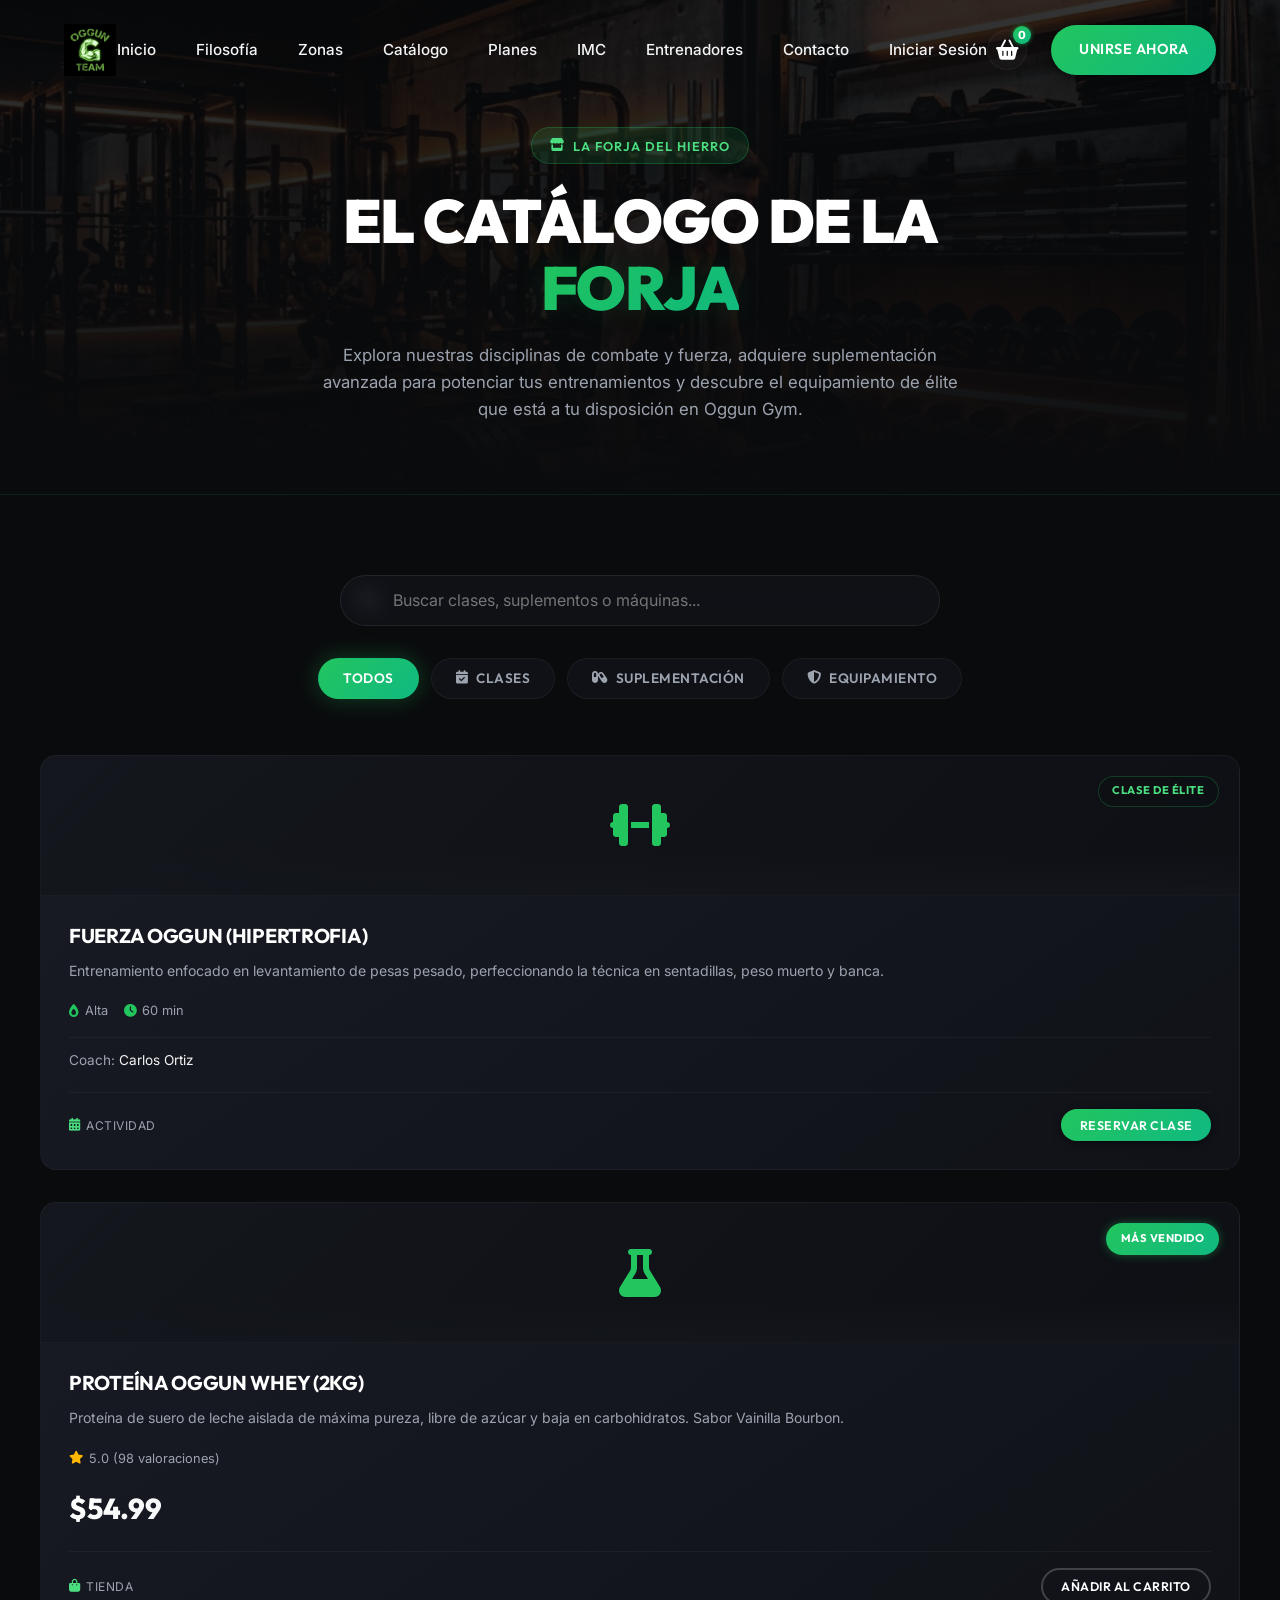
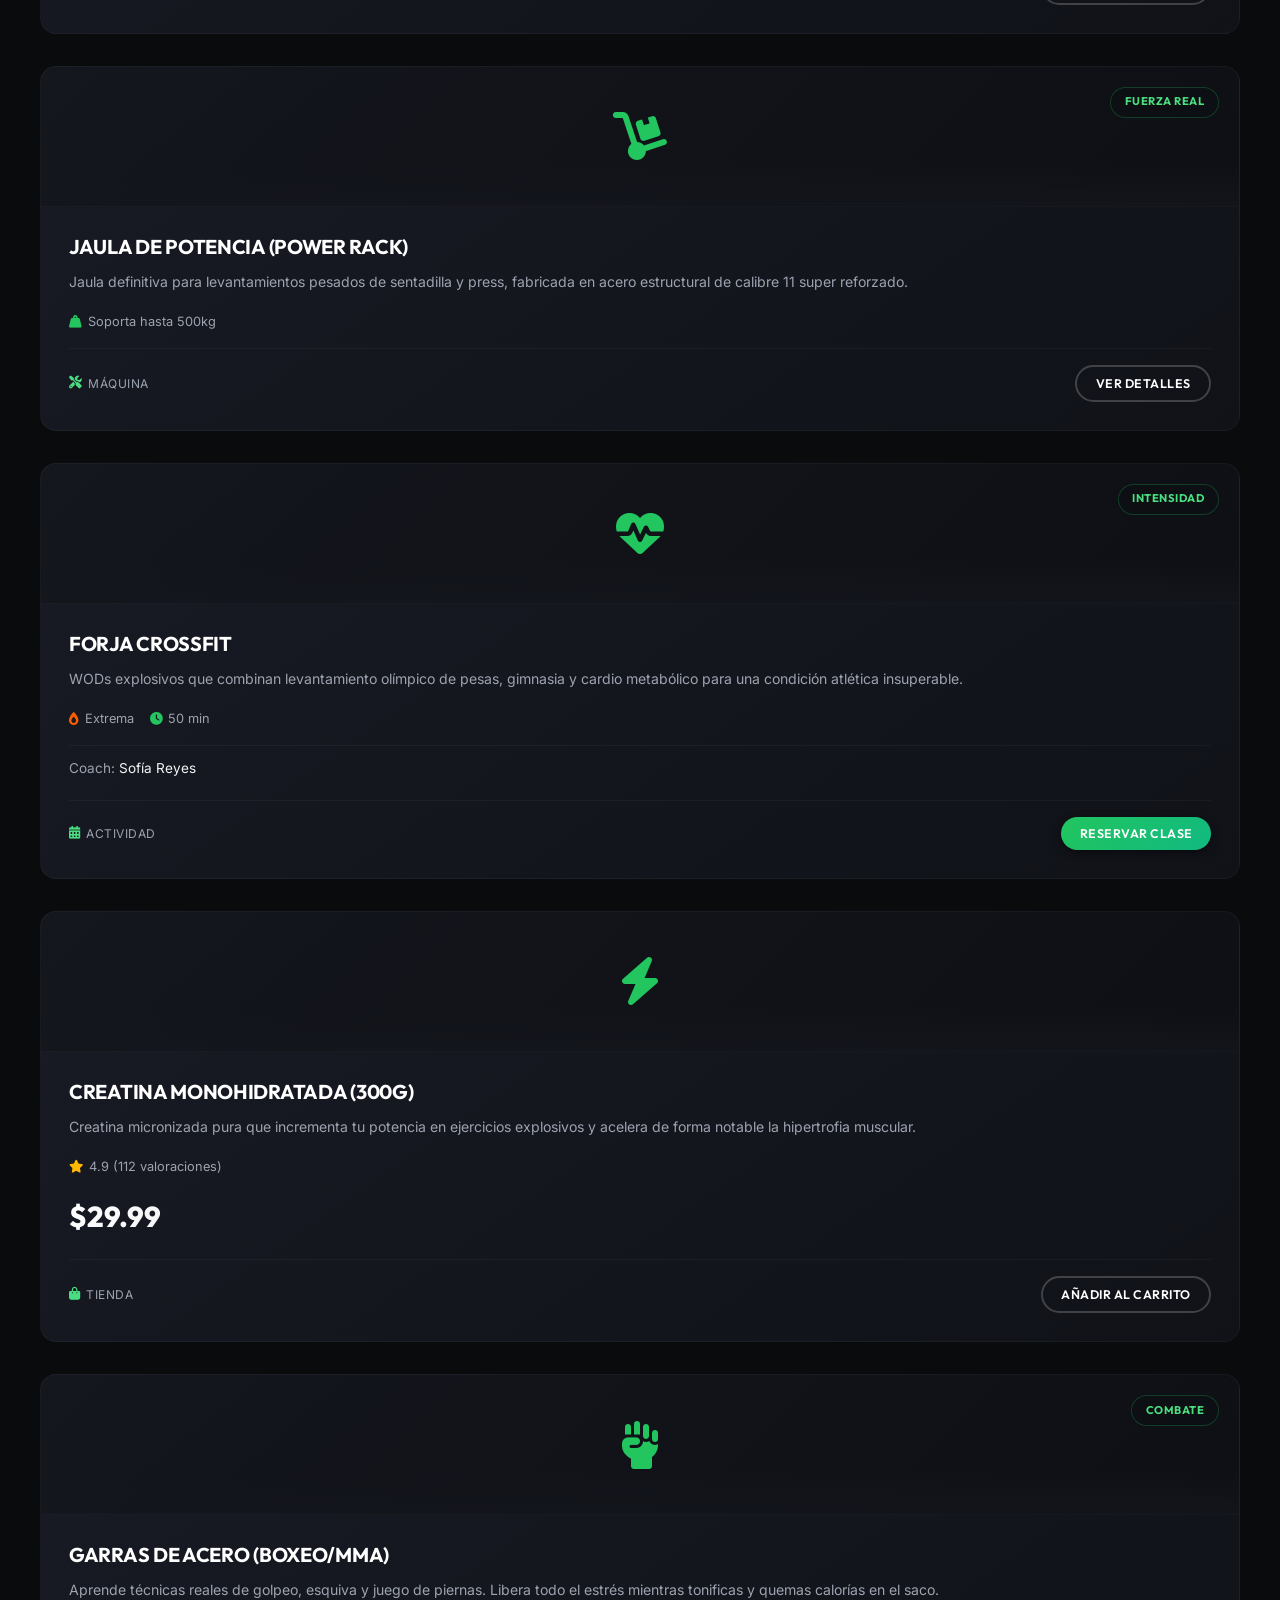
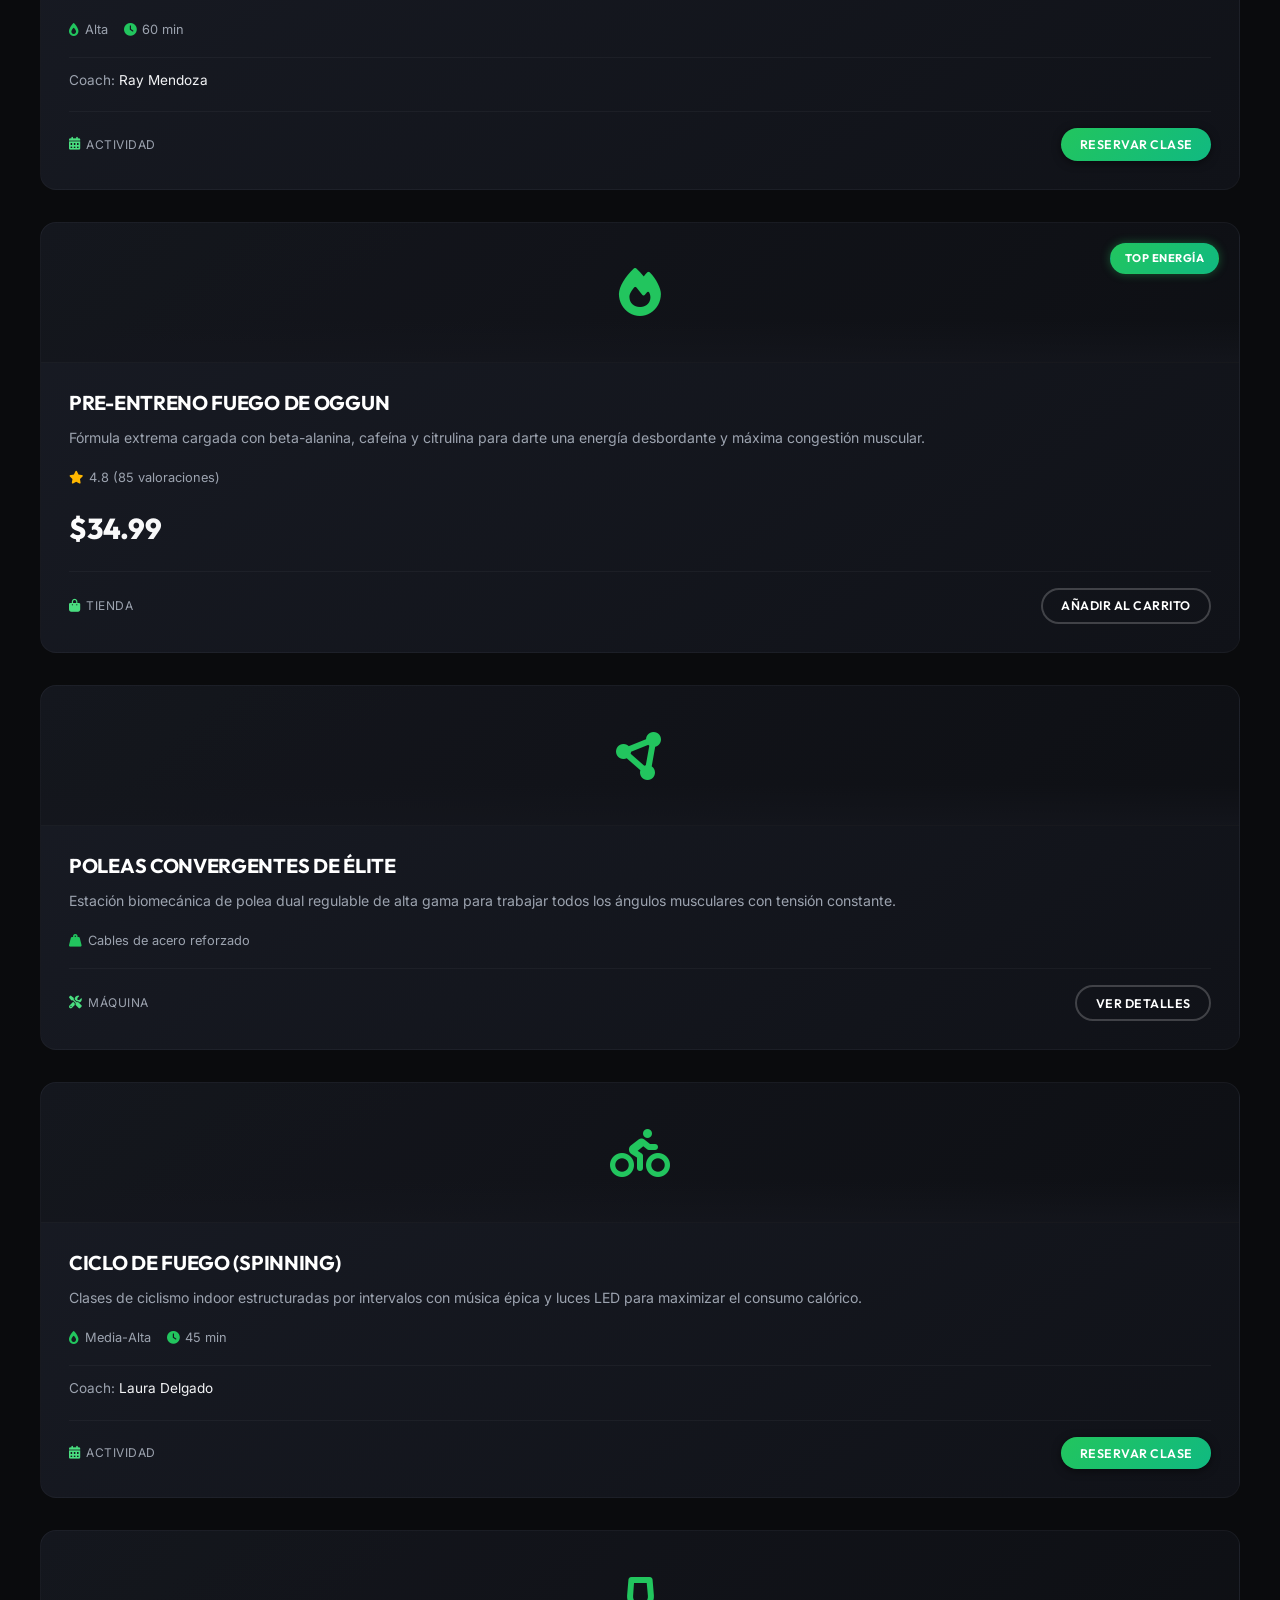
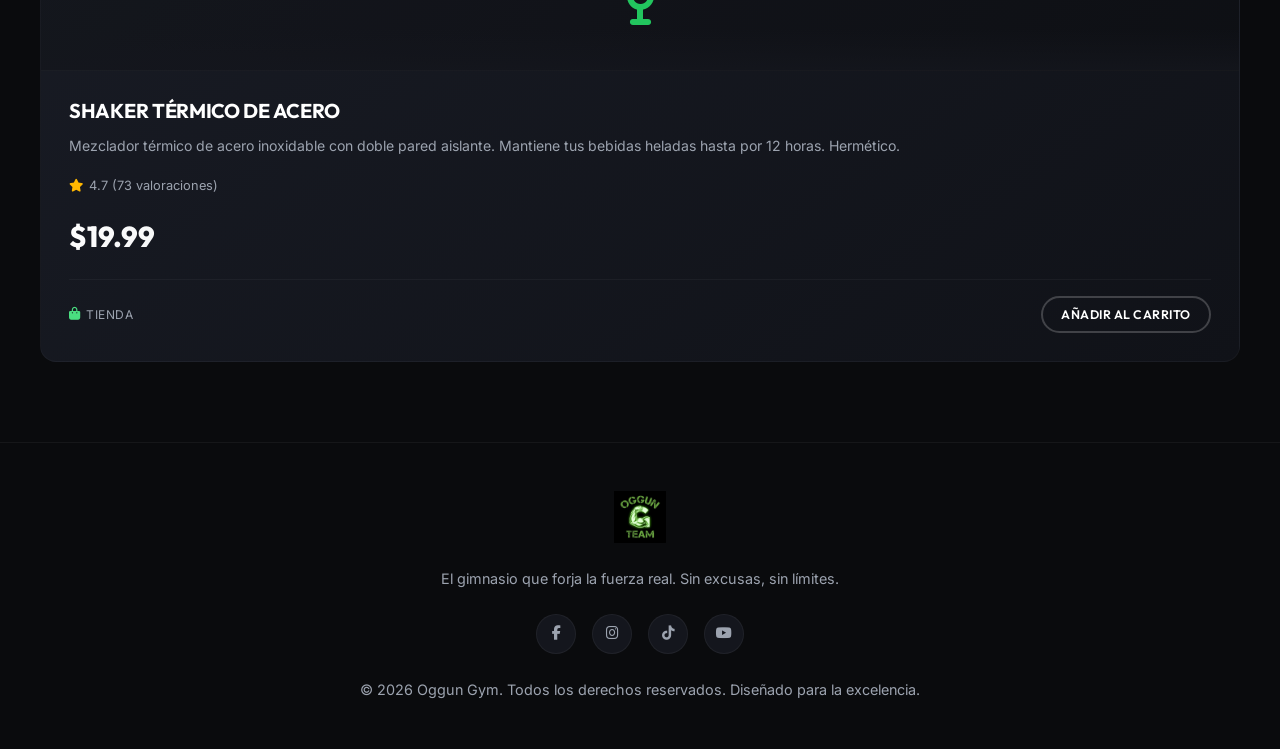
==== commit 259879a0: "Add trainers section and feedback system only visible to admin" ====
--- a/catalogo.html
+++ b/catalogo.html
@@ -30,6 +30,7 @@
         <a href="catalogo.html" class="nav-link active">Catálogo</a>
         <a href="index.html#precios" class="nav-link">Planes</a>
         <a href="index.html#calculadora" class="nav-link">IMC</a>
+        <a href="index.html#entrenadores" class="nav-link">Entrenadores</a>
         <a href="index.html#contacto" class="nav-link">Contacto</a>
         <a href="#" class="nav-link" id="login-nav-link">Iniciar Sesión</a>
         <a href="#" class="nav-link" id="logout-nav-link" style="display: none; color: #f87171;" title="Cerrar Sesión"><i class="fas fa-sign-out-alt"></i></a>
--- a/styles.css
+++ b/styles.css
@@ -2949,3 +2949,13 @@
   }
 }
 
+/* Trainer Card Hover Styles */
+.trainer-card {
+  transition: var(--transition-normal);
+}
+.trainer-card:hover {
+  transform: translateY(-8px);
+  border-color: var(--primary) !important;
+  box-shadow: var(--shadow-lg), 0 10px 30px rgba(34, 197, 94, 0.15);
+}
+
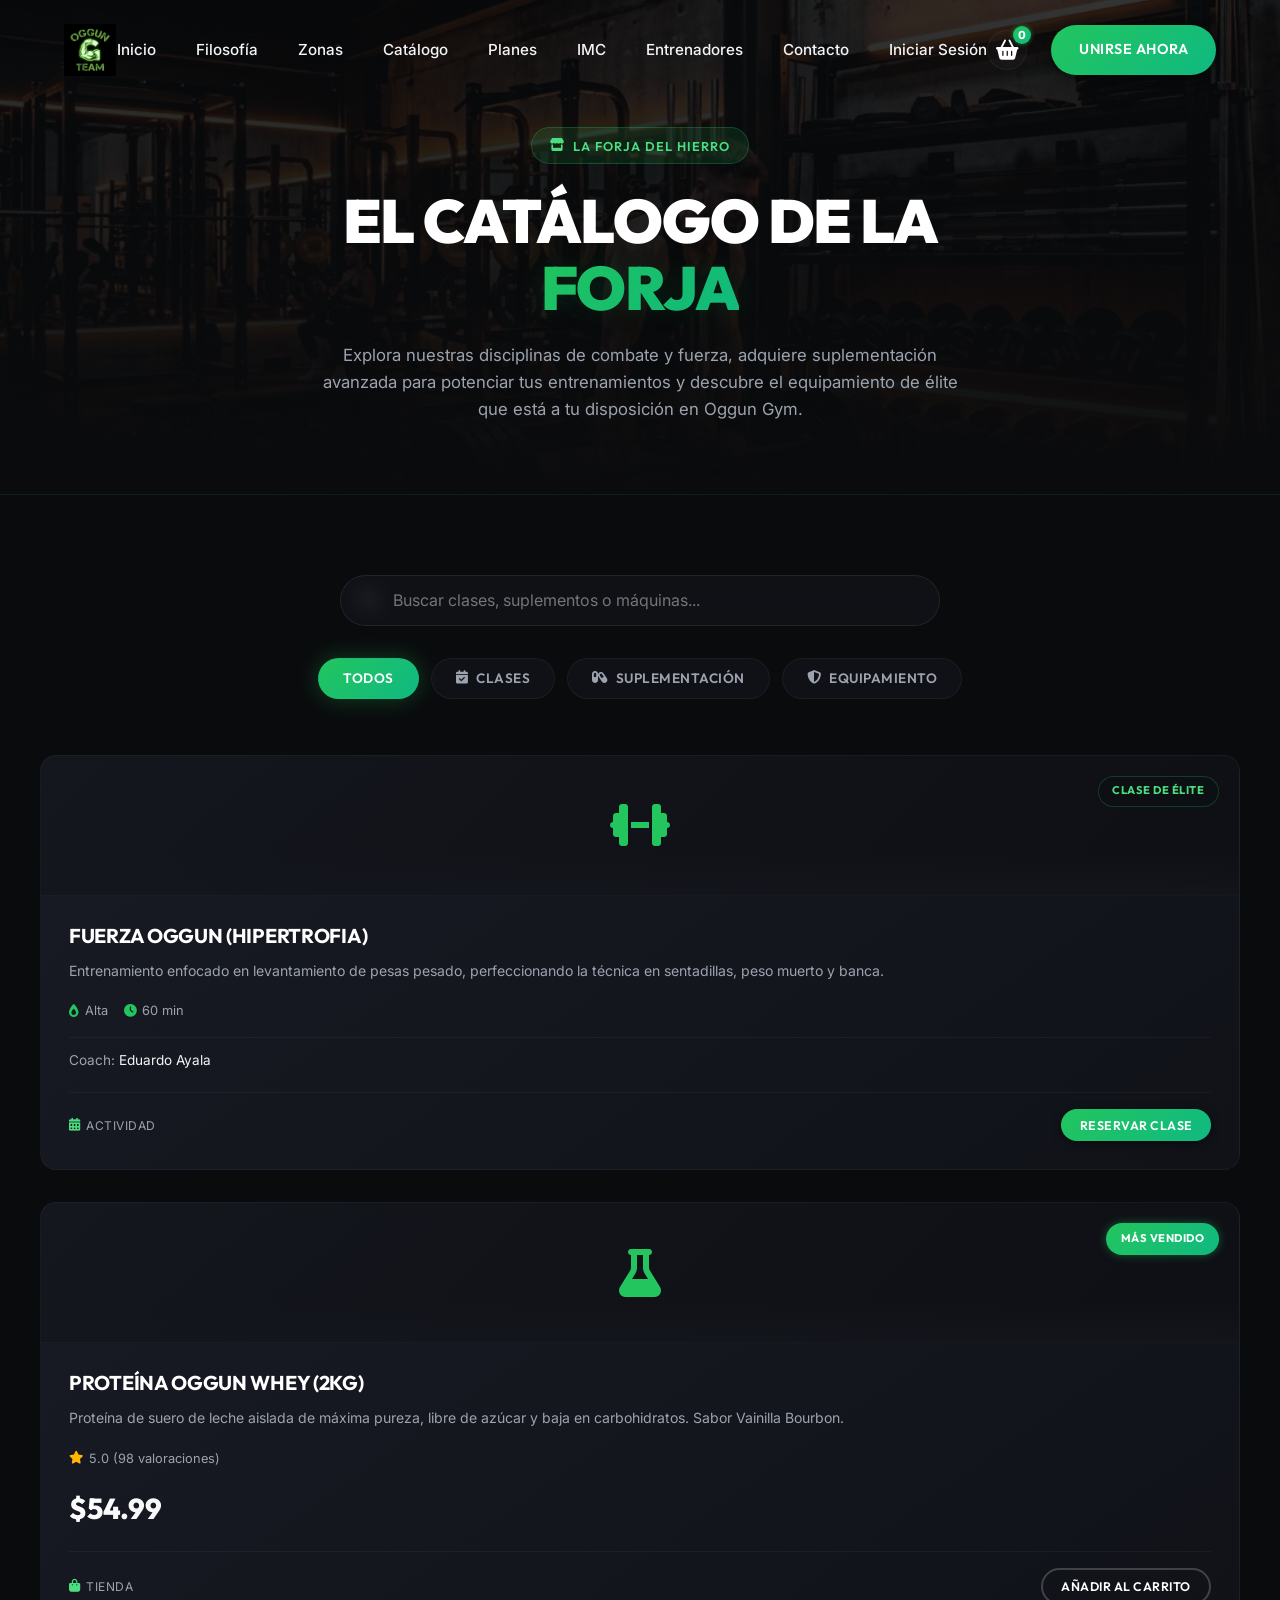
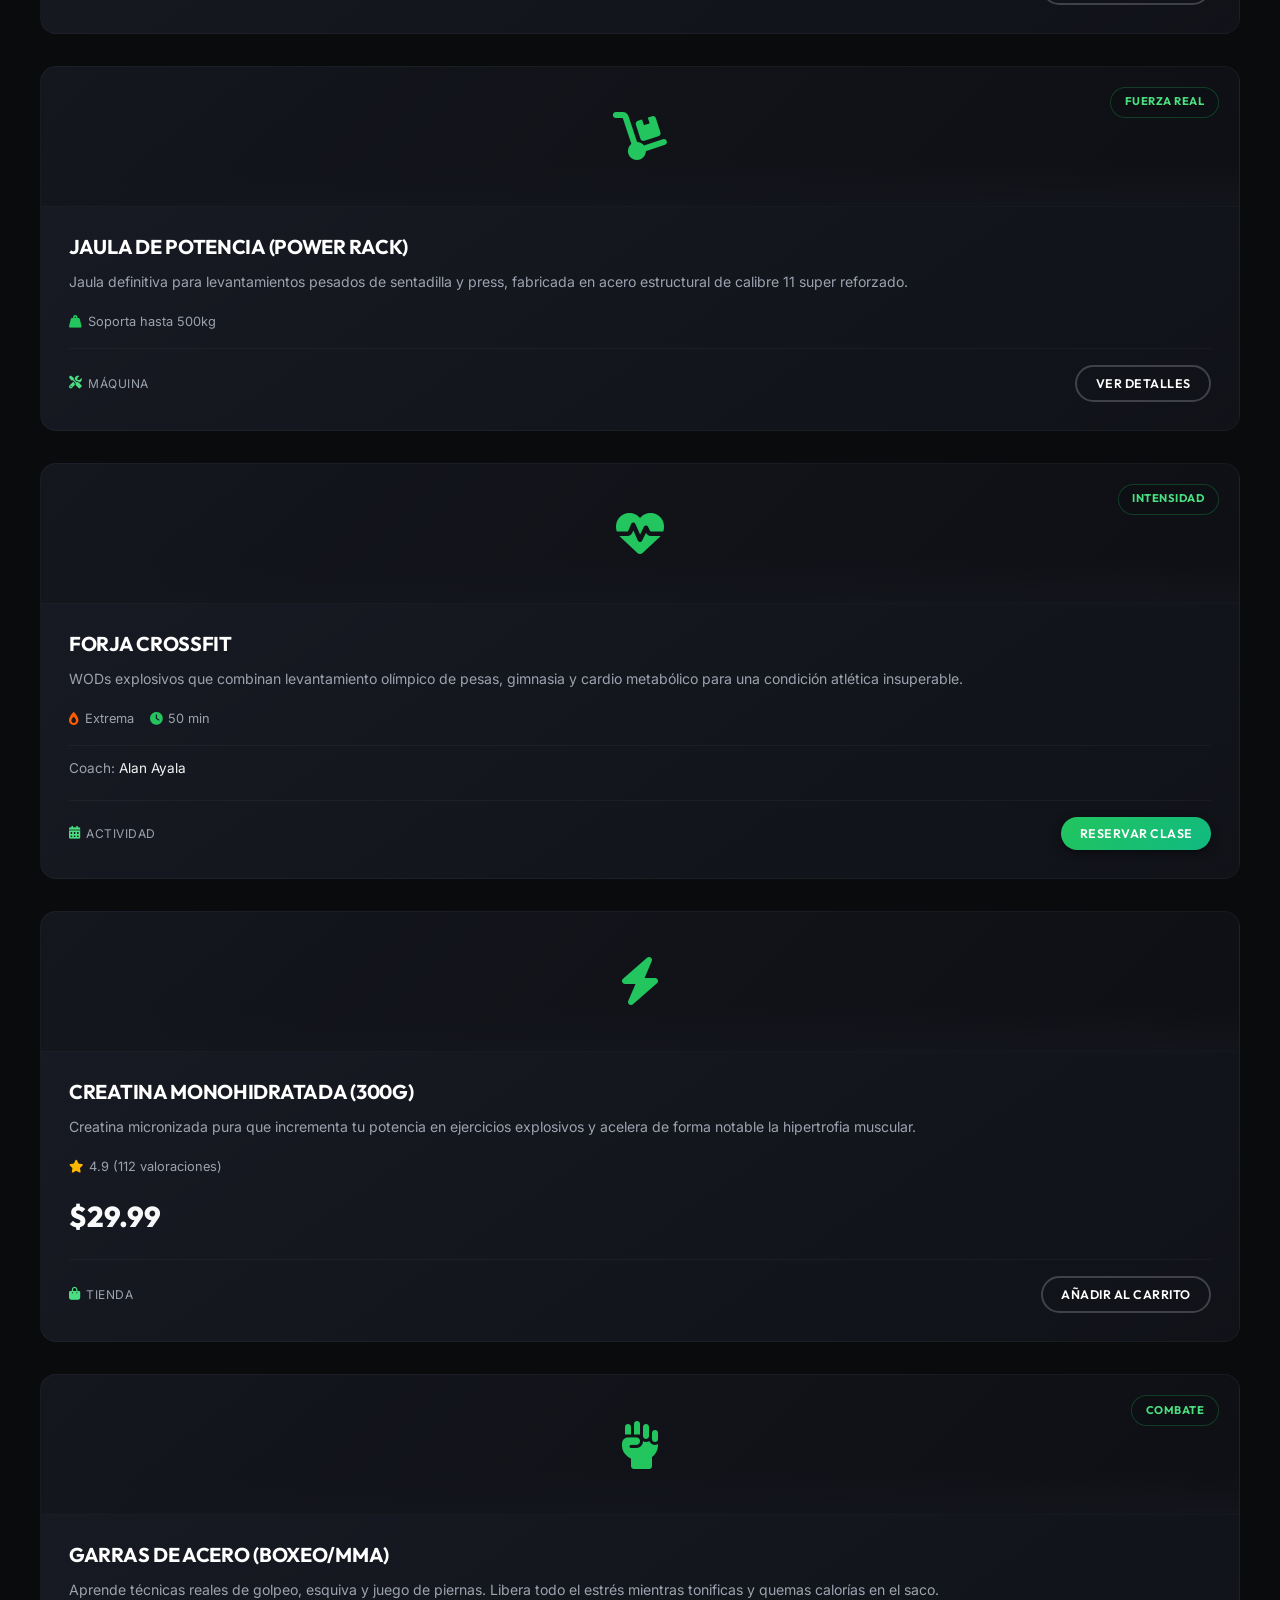
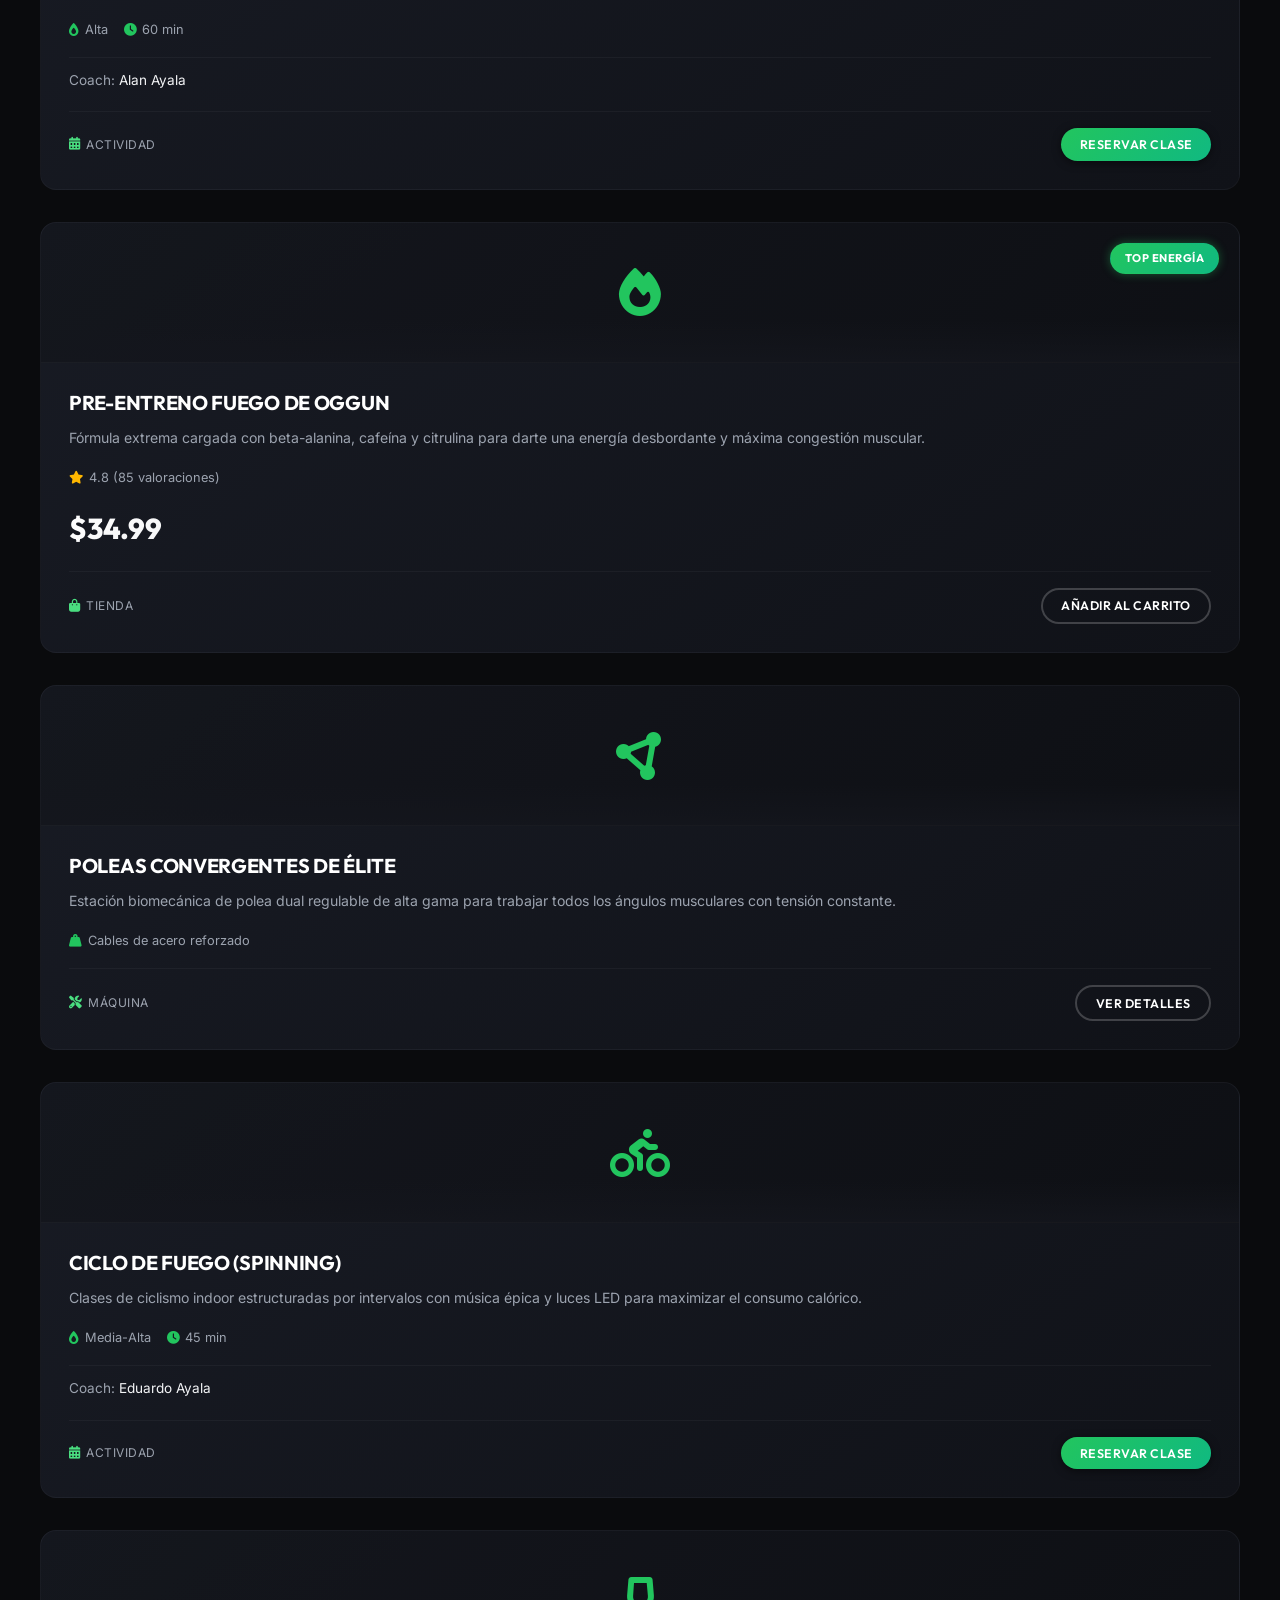
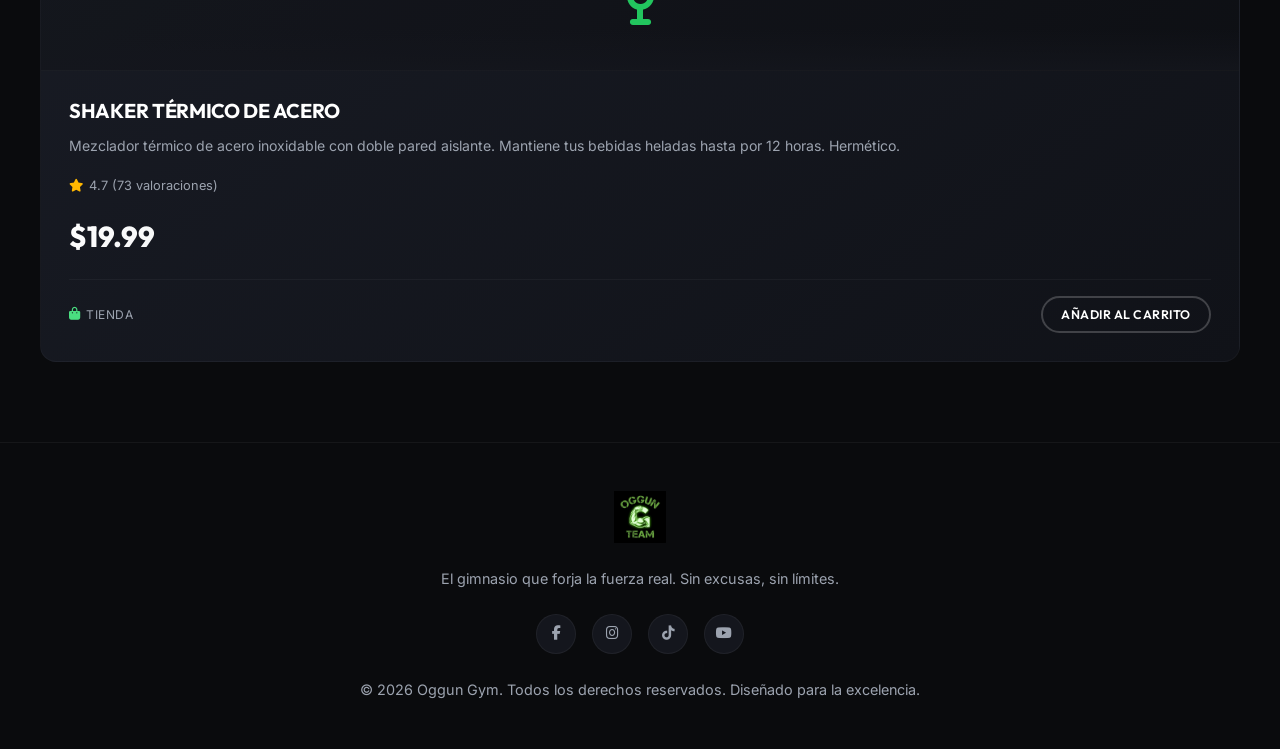
==== commit 06650864: "Update trainers to Eduardo Ayala and Alan Ayala across all pages" ====
--- a/catalogo.html
+++ b/catalogo.html
@@ -98,7 +98,7 @@
             <span><i class="fas fa-clock"></i> 60 min</span>
           </div>
           <div class="card-trainer">
-            <span class="trainer-label">Coach:</span> Carlos Ortiz
+            <span class="trainer-label">Coach:</span> Eduardo Ayala
           </div>
           <div class="card-footer">
             <span class="item-type-tag"><i class="fas fa-calendar-alt"></i> Actividad</span>
@@ -154,7 +154,7 @@
             <span><i class="fas fa-clock"></i> 50 min</span>
           </div>
           <div class="card-trainer">
-            <span class="trainer-label">Coach:</span> Sofía Reyes
+            <span class="trainer-label">Coach:</span> Alan Ayala
           </div>
           <div class="card-footer">
             <span class="item-type-tag"><i class="fas fa-calendar-alt"></i> Actividad</span>
@@ -192,7 +192,7 @@
             <span><i class="fas fa-clock"></i> 60 min</span>
           </div>
           <div class="card-trainer">
-            <span class="trainer-label">Coach:</span> Ray Mendoza
+            <span class="trainer-label">Coach:</span> Alan Ayala
           </div>
           <div class="card-footer">
             <span class="item-type-tag"><i class="fas fa-calendar-alt"></i> Actividad</span>
@@ -246,7 +246,7 @@
             <span><i class="fas fa-clock"></i> 45 min</span>
           </div>
           <div class="card-trainer">
-            <span class="trainer-label">Coach:</span> Laura Delgado
+            <span class="trainer-label">Coach:</span> Eduardo Ayala
           </div>
           <div class="card-footer">
             <span class="item-type-tag"><i class="fas fa-calendar-alt"></i> Actividad</span>
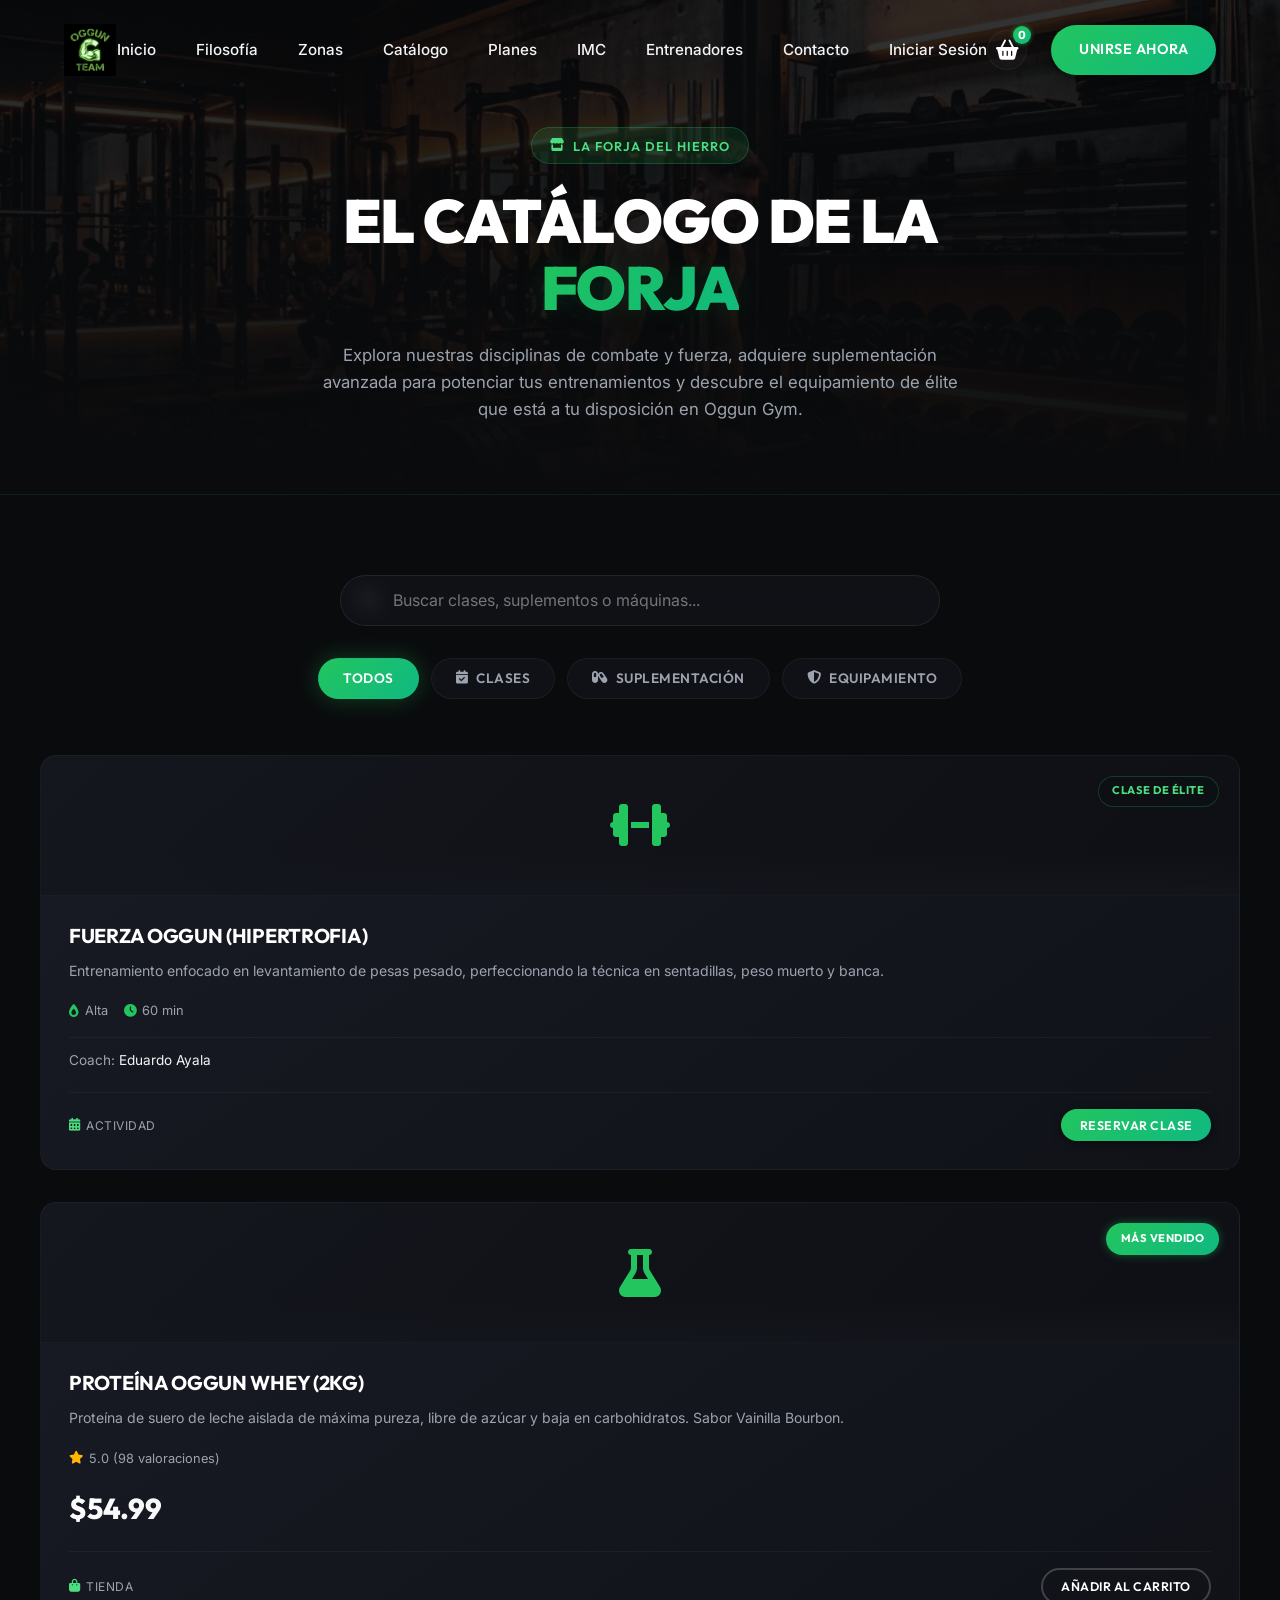
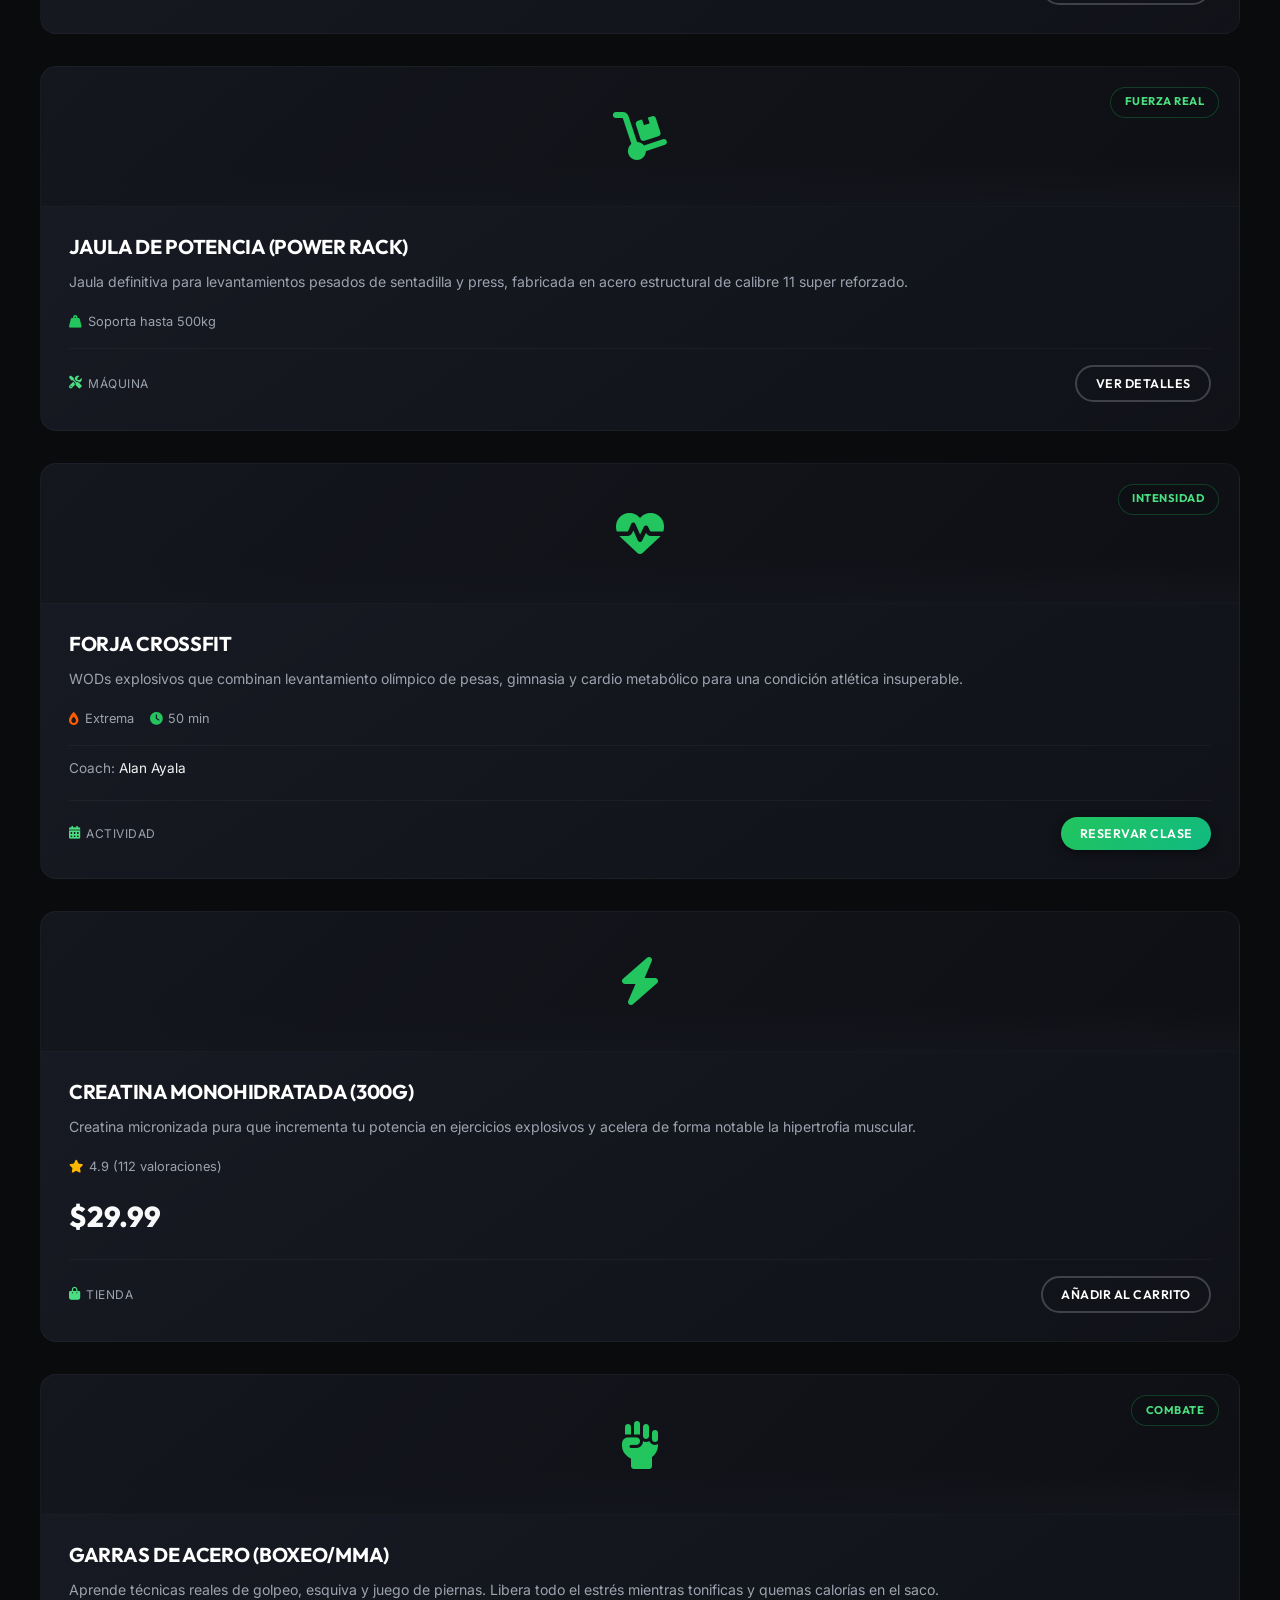
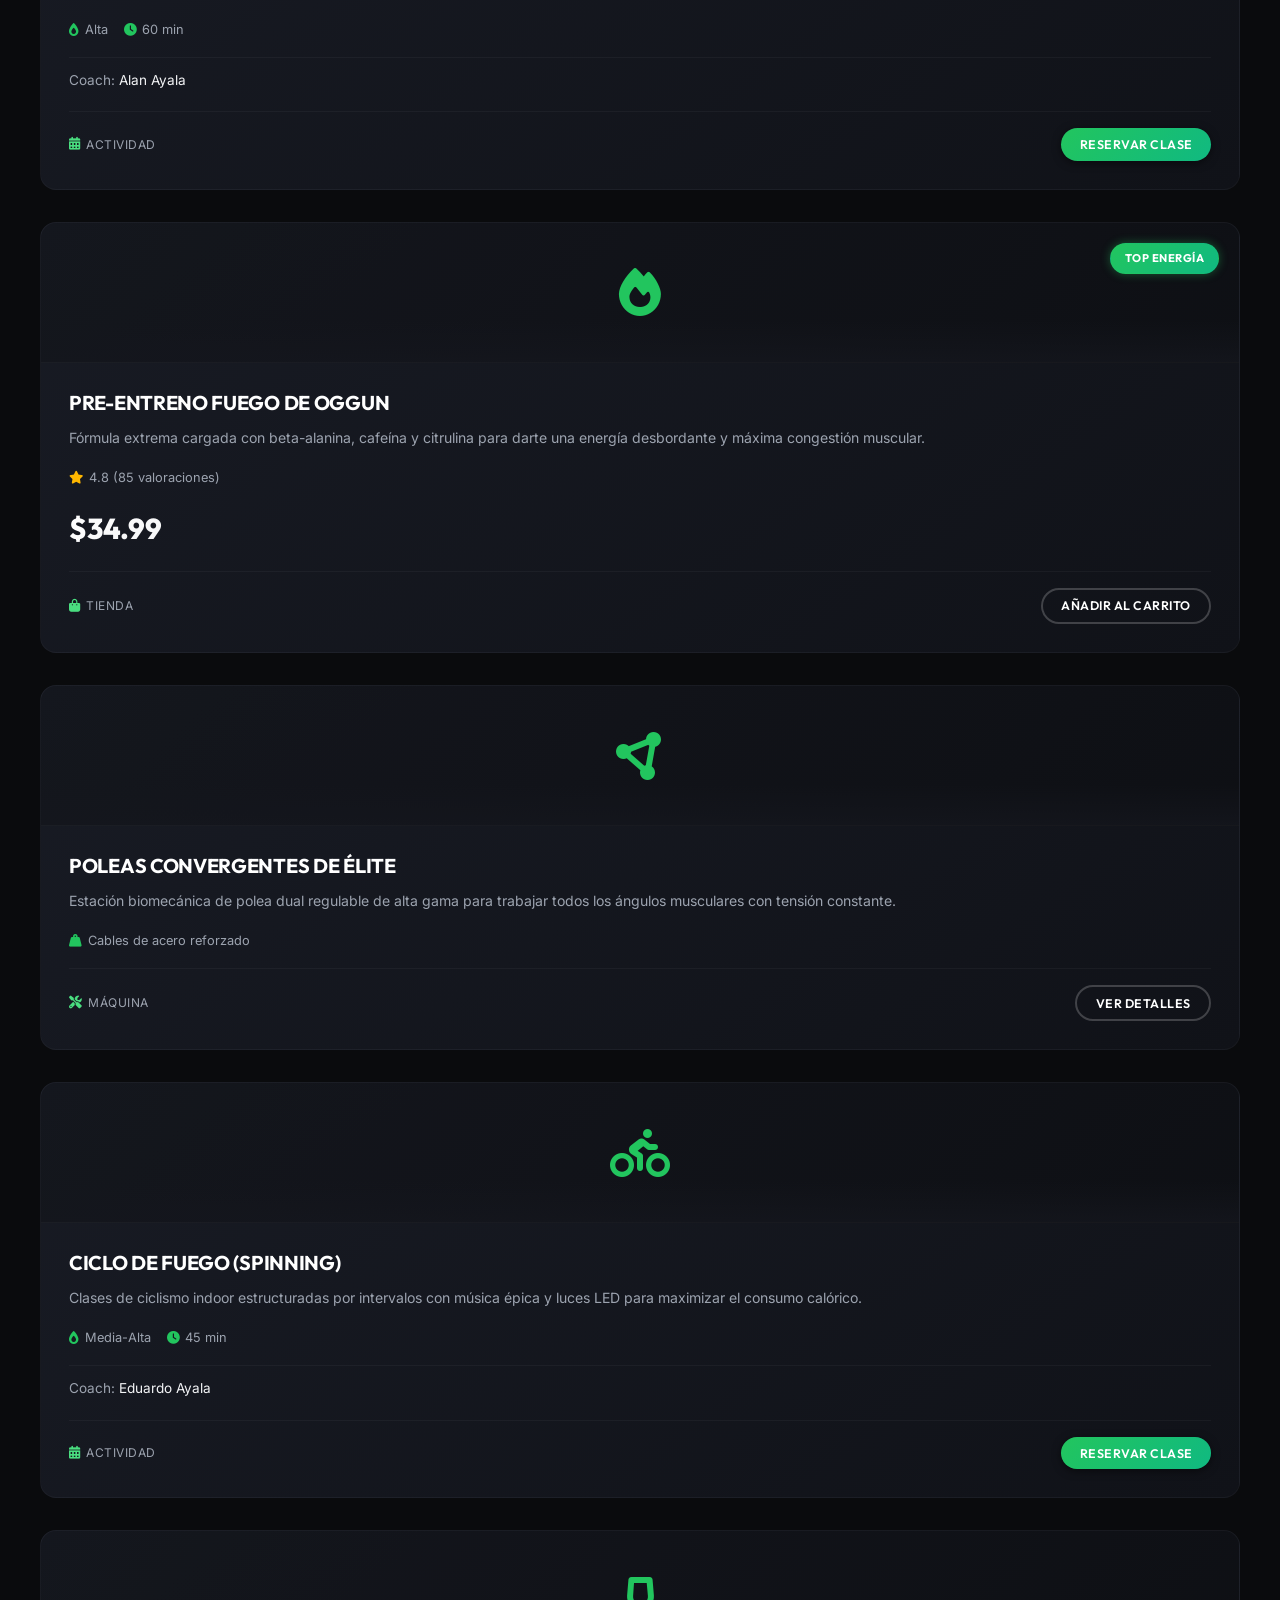
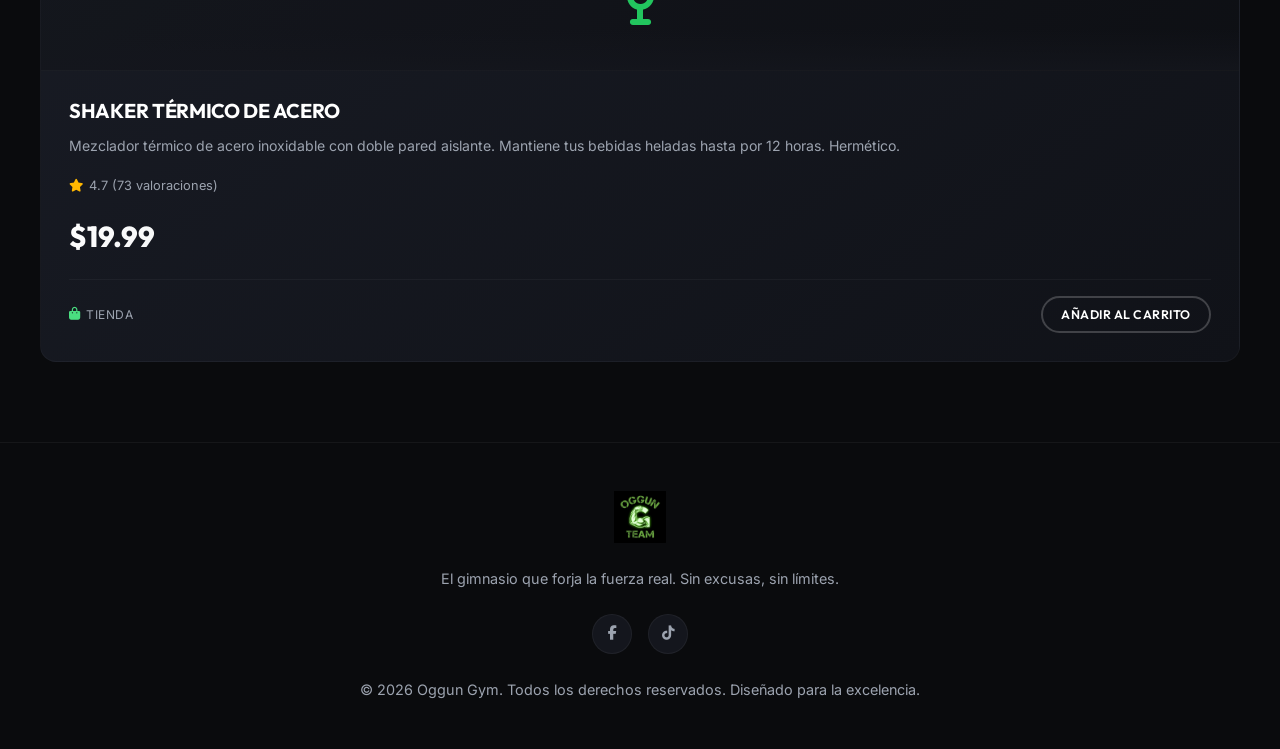
==== commit 4dd5e88d: "Remove Instagram and YouTube social icons from index.html and catalogo.html" ====
--- a/catalogo.html
+++ b/catalogo.html
@@ -347,9 +347,7 @@
       <p class="footer-desc">El gimnasio que forja la fuerza real. Sin excusas, sin límites.</p>
       <div class="social-links" style="display: flex; justify-content: center; gap: 1rem; margin: 1.5rem 0;">
         <a href="https://www.facebook.com/gimnasio.oggun" target="_blank" rel="noopener noreferrer" class="social-btn" aria-label="Facebook"><i class="fab fa-facebook-f"></i></a>
-        <a href="#" class="social-btn" aria-label="Instagram"><i class="fab fa-instagram"></i></a>
-        <a href="#" class="social-btn" aria-label="TikTok"><i class="fab fa-tiktok"></i></a>
-        <a href="#" class="social-btn" aria-label="YouTube"><i class="fab fa-youtube"></i></a>
+        <a href="https://www.tiktok.com/@cienciasaludyfitness" target="_blank" rel="noopener noreferrer" class="social-btn" aria-label="TikTok"><i class="fab fa-tiktok"></i></a>
       </div>
       <p class="footer-copy">&copy; 2026 Oggun Gym. Todos los derechos reservados. Diseñado para la excelencia.</p>
     </div>
@@ -363,11 +361,18 @@
     <div class="modal-content login-content">
       <button class="close-modal-btn" id="close-login-btn" aria-label="Cerrar Login"><i class="fas fa-times"></i></button>
       <div class="modal-body">
-        <div class="login-header" style="text-align: center; margin-bottom: 2rem;">
+        <div class="login-header" style="text-align: center; margin-bottom: 1.5rem;">
           <img src="oggun_logo.png" alt="Oggun Gym Logo" style="height: 60px; margin-bottom: 1rem;">
           <h3 style="font-family: var(--font-display); text-transform: uppercase; color: var(--text-white);">Acceso a la Forja</h3>
-          <p style="font-size: 0.85rem; color: var(--text-muted); margin-top: 0.25rem;">Ingresa tus credenciales premium o de administrador</p>
-        </div>
+          <p style="font-size: 0.85rem; color: var(--text-muted); margin-top: 0.25rem;">Selecciona tu rol e ingresa tus credenciales</p>
+        </div>
+        
+        <div class="login-tabs-nav" style="display: flex; gap: 5px; margin-bottom: 1.5rem; background: rgba(0,0,0,0.2); padding: 5px; border-radius: 8px; border: 1px solid rgba(255,255,255,0.03);">
+          <button type="button" class="login-tab-btn active" data-role="user" style="flex: 1; padding: 0.6rem; border: none; background: transparent; color: var(--text-muted); font-size: 0.8rem; font-weight: 600; cursor: pointer; border-radius: 6px; transition: var(--transition-fast);">Socio</button>
+          <button type="button" class="login-tab-btn" data-role="trainer" style="flex: 1; padding: 0.6rem; border: none; background: transparent; color: var(--text-muted); font-size: 0.8rem; font-weight: 600; cursor: pointer; border-radius: 6px; transition: var(--transition-fast);">Entrenador</button>
+          <button type="button" class="login-tab-btn" data-role="admin" style="flex: 1; padding: 0.6rem; border: none; background: transparent; color: var(--text-muted); font-size: 0.8rem; font-weight: 600; cursor: pointer; border-radius: 6px; transition: var(--transition-fast);">Admin</button>
+        </div>
+
         <form id="login-form">
           <div class="form-group">
             <label for="login-email">Correo Electrónico</label>
@@ -379,10 +384,12 @@
           </div>
           <button type="submit" class="btn btn-primary" style="width: 100%; padding: 0.85rem; border-radius: 8px;">Entrar a la Forja</button>
         </form>
+
         <div class="login-help" style="margin-top: 1.5rem; text-align: center; font-size: 0.8rem; color: var(--text-muted); border-top: 1px solid rgba(255,255,255,0.05); padding-top: 1rem;">
           <p style="margin-bottom: 0.5rem;"><strong>Credenciales de Prueba:</strong></p>
-          <p>Premium: <code style="color: var(--primary-light);">usuario@oggungym.com</code> / <code style="color: var(--primary-light);">usuario123</code></p>
-          <p style="margin-top: 0.25rem;">Admin: <code style="color: var(--primary-light);">admin@oggungym.com</code> / <code style="color: var(--primary-light);">admin123</code></p>
+          <div id="login-credentials-hint">
+            <p>Premium: <code style="color: var(--primary-light);">usuario@oggungym.com</code> / <code style="color: var(--primary-light);">usuario123</code></p>
+          </div>
         </div>
       </div>
     </div>
--- a/styles.css
+++ b/styles.css
@@ -206,11 +206,12 @@
 }
 
 .header.scrolled {
-  background: var(--glass-bg);
-  backdrop-filter: var(--glass-backdrop);
-  border-bottom: 1px solid var(--glass-border);
-  padding: 1rem 0;
-  box-shadow: var(--shadow-md);
+  background: rgba(10, 11, 13, 0.97) !important;
+  backdrop-filter: blur(12px) !important;
+  -webkit-backdrop-filter: blur(12px) !important;
+  border-bottom: 1px solid rgba(34, 197, 94, 0.25) !important;
+  padding: 0.9rem 0;
+  box-shadow: 0 4px 30px rgba(0, 0, 0, 0.6);
 }
 
 .nav-wrapper {
@@ -2959,3 +2960,15 @@
   box-shadow: var(--shadow-lg), 0 10px 30px rgba(34, 197, 94, 0.15);
 }
 
+/* Login Modal Tab Switcher Active State */
+.login-tab-btn.active {
+  background: var(--primary) !important;
+  color: #fff !important;
+  box-shadow: 0 2px 8px rgba(34, 197, 94, 0.2);
+}
+.login-tab-btn:hover:not(.active) {
+  color: #fff !important;
+  background: rgba(255, 255, 255, 0.03) !important;
+}
+
+
